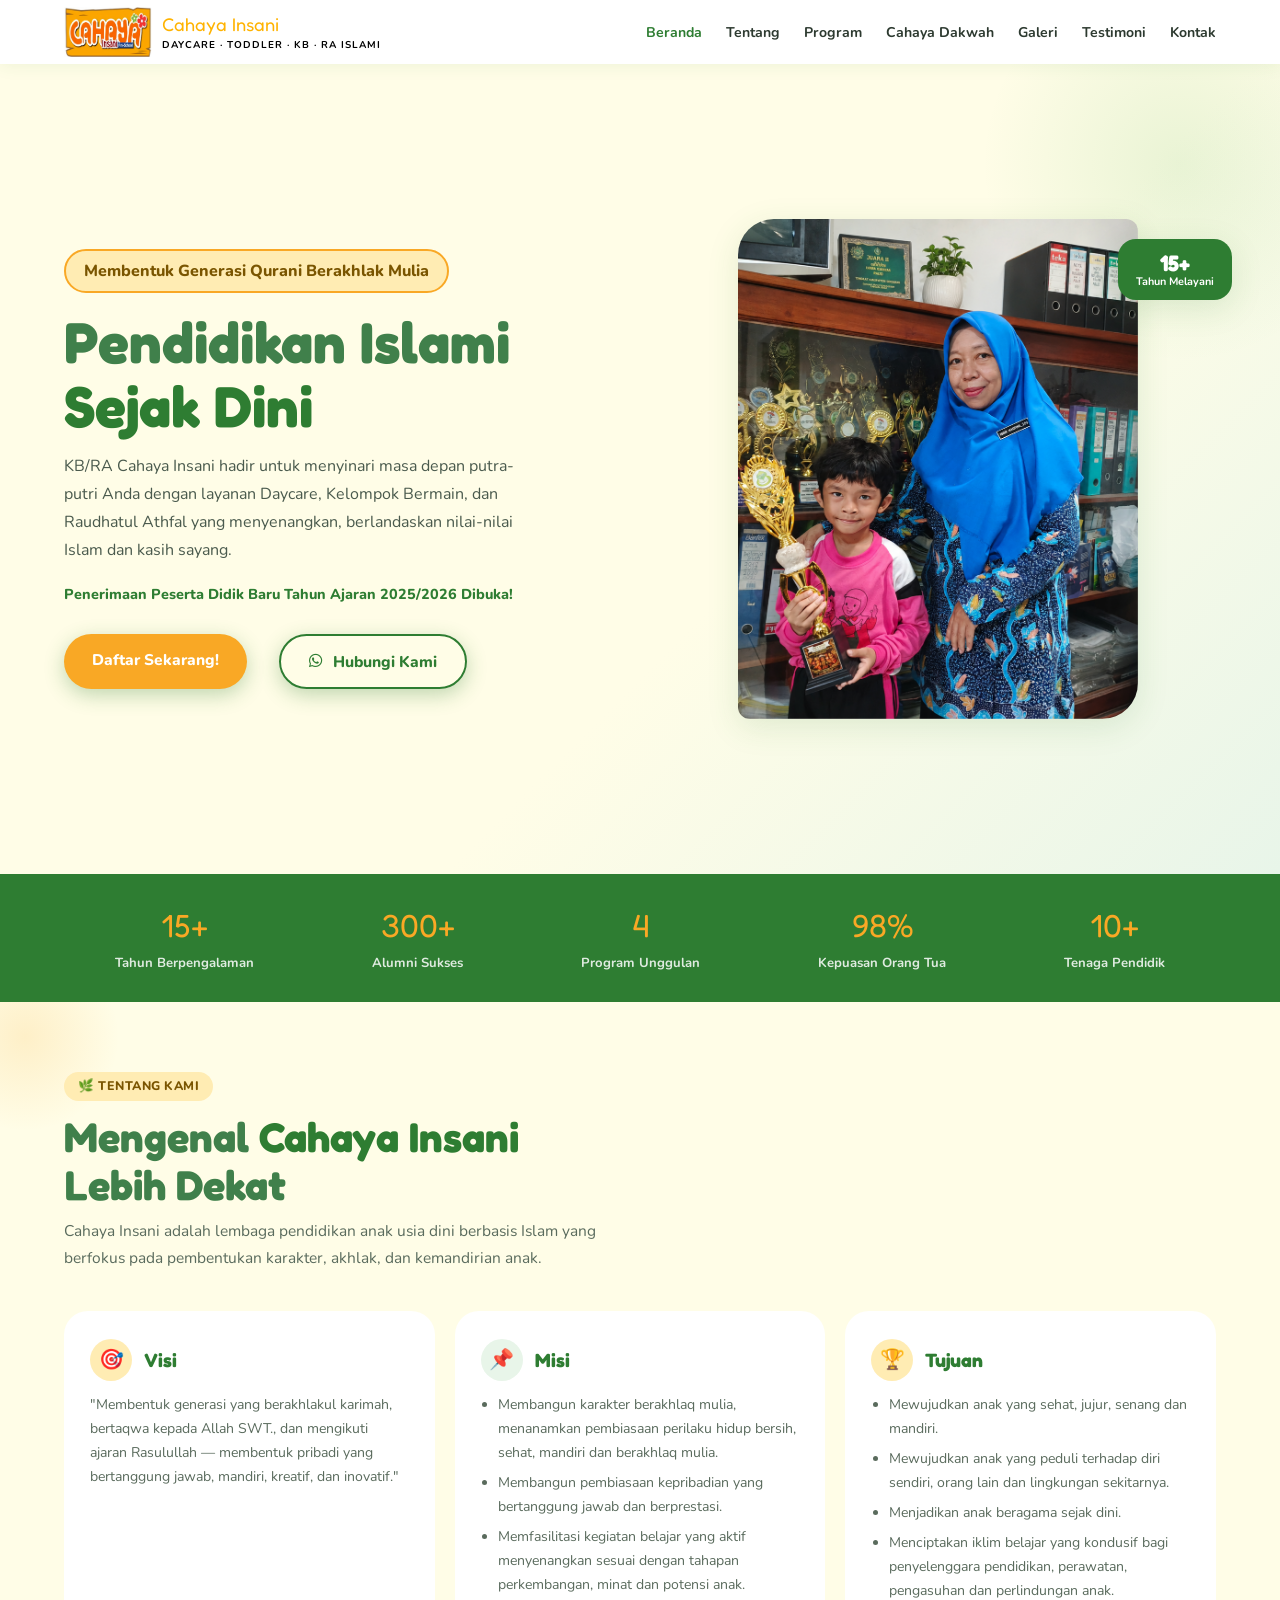
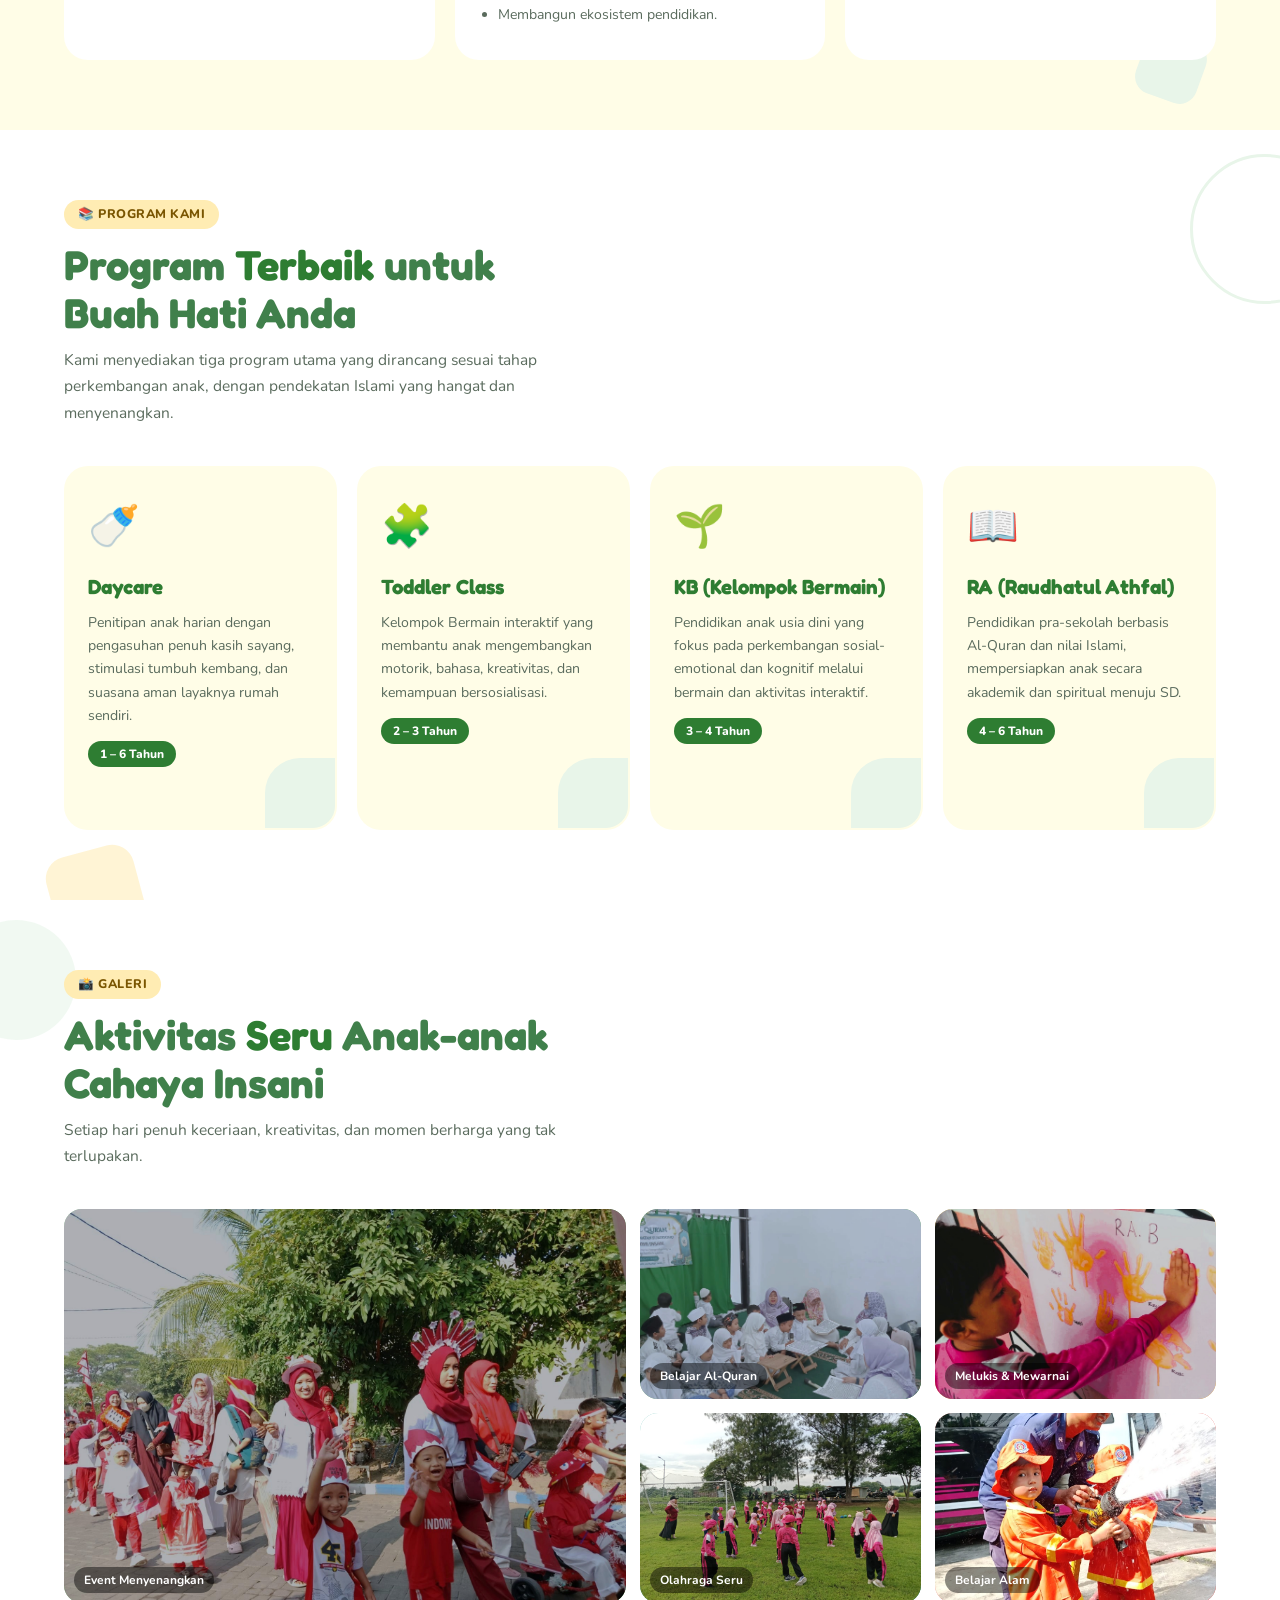
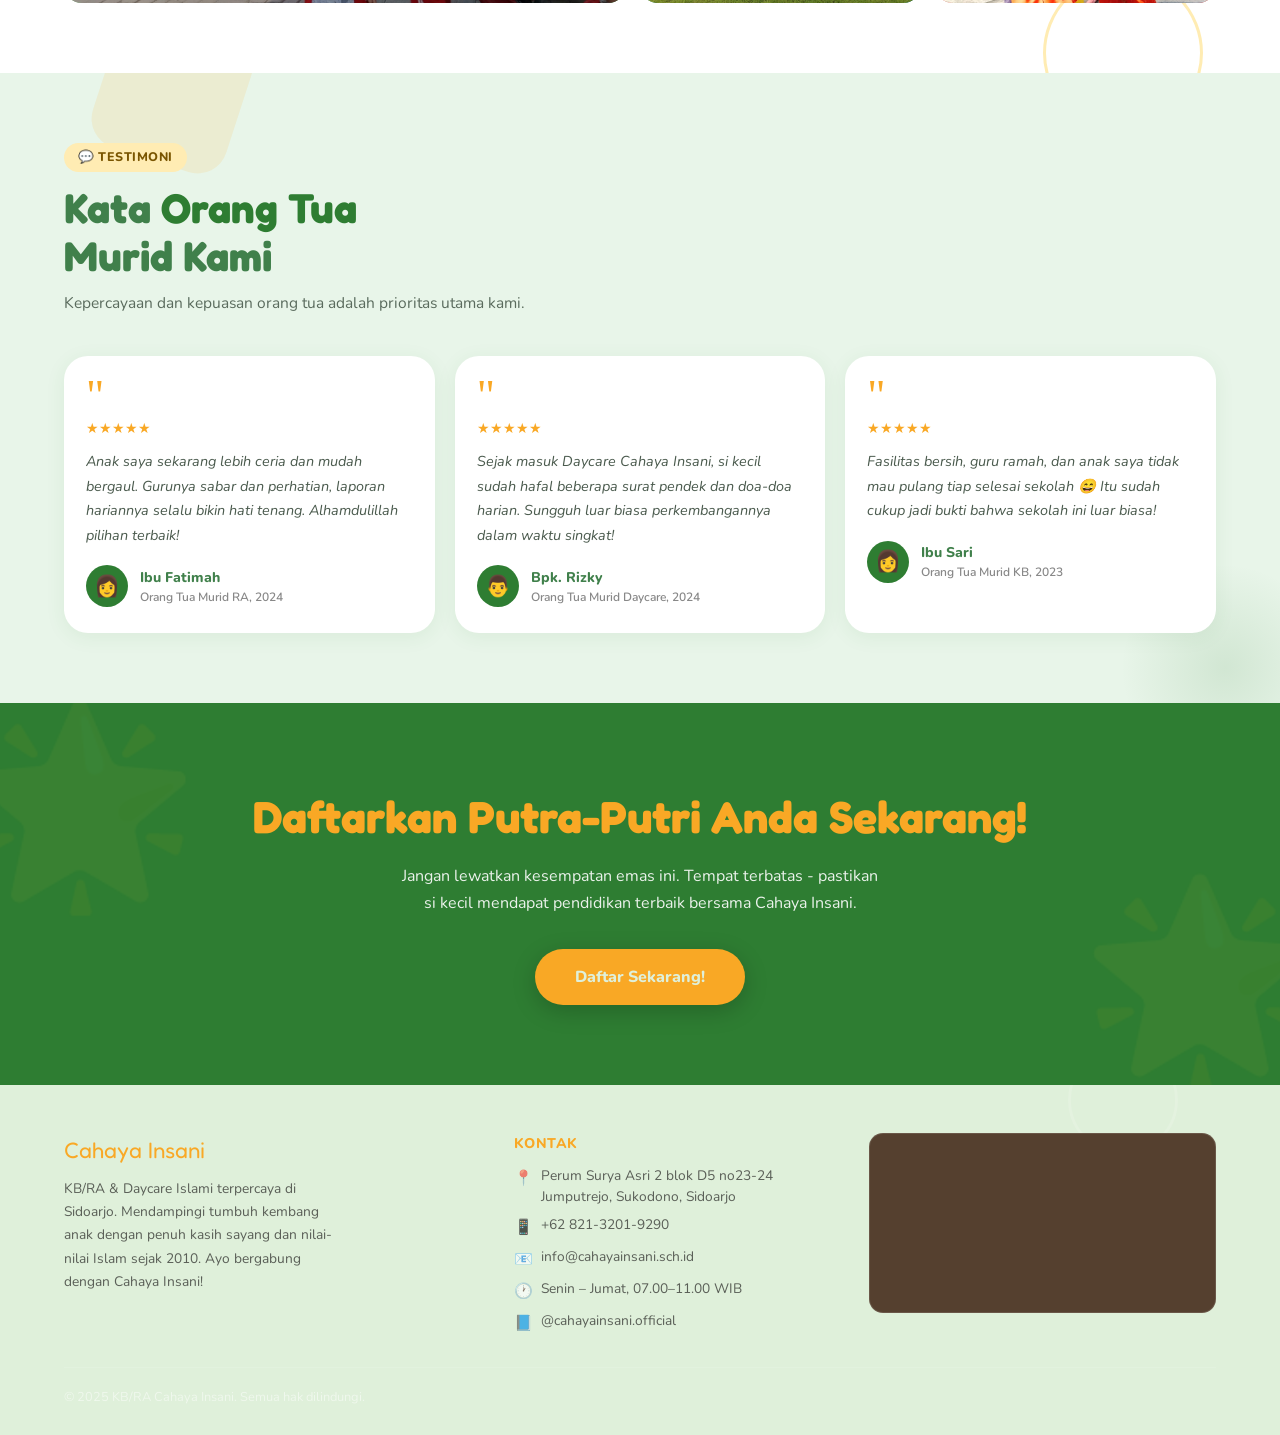
==== index.html @ de211934 "213" ====
<!DOCTYPE html>
<html lang="id">
<head>
  <meta charset="UTF-8">
  <meta name="viewport" content="width=device-width, initial-scale=1.0, viewport-fit=cover">
  <meta name="description" content="KB/RA Cahaya Insani – Daycare, Kelompok Bermain, dan Raudhatul Athfal Islami terpercaya di Surabaya.">
  <title>PAUD-RA Cahaya Insani</title>

  <!-- Google Fonts -->
  <link rel="preconnect" href="https://fonts.googleapis.com">
  <link rel="preconnect" href="https://fonts.gstatic.com" crossorigin>
  <link href="https://fonts.googleapis.com/css2?family=Fredoka+One&family=Nunito:wght@400;600;700;800;900&display=swap" rel="stylesheet">
  <link rel="stylesheet" href="https://cdnjs.cloudflare.com/ajax/libs/font-awesome/6.7.2/css/all.min.css">

  <!-- Stylesheet -->
  <link rel="stylesheet" href="style.css">
</head>
<body>

<!-- ═══════════════════════════════════════
     NAVIGASI
════════════════════════════════════════ -->
<nav>
  <a class="nav-logo" href="#home">
   <img src="assets/logo_icon/logo.jpg" class="logo">
    <div>
      <div class="brand">Cahaya Insani</div>
      <div class="sub">Daycare · Toddler · KB · RA Islami</div>
    </div>
  </a>

  <ul class="nav-links" id="mobile-menu">
    <li><a href="#Beranda">Beranda</a></li>
    <li><a href="#tentang">Tentang</a></li>
    <li><a href="#program">Program</a></li>
    <li><a href="#dakwah">Cahaya Dakwah</a></li>
    <li><a href="#galeri">Galeri</a></li>
    <li><a href="#Testimoni">Testimoni</a></li>
    <li><a href="#kontak">Kontak</a></li>
  </ul>

  <button class="hamburger" onclick="toggleMenu()" aria-label="buka menu">☰</button>
</nav>

<!-- Mobile Menu -->
<nav id="mobile-menu" class="mobile-menu" role="navigation" aria-label="Menu mobile">
  <a href="#Beranda">Beranda</a>
  <a href="#tentang">Tentang Kami</a>
  <a href="#program">Program</a>
  <a href="#dakwah">Cahaya Dakwah</a>
  <a href="#galeri">Galeri</a>
  <a href="#Testimoni">Testimoni</a>
  <a href="#kontak">Kontak</a>
</nav>


<!-- ═══════════════════════════════════════
     HERO
════════════════════════════════════════ -->
<section class="hero" id="Beranda">
  <div class="hero-left">
    <div class="hero-badge">Membentuk Generasi Qurani Berakhlak Mulia</div>
    <h1>Pendidikan Islami<br><span>Sejak Dini</span></h1>
    <p class="hero-desc">
      KB/RA Cahaya Insani hadir untuk menyinari masa depan putra-putri Anda dengan layanan
      Daycare, Kelompok Bermain, dan Raudhatul Athfal yang menyenangkan, berlandaskan nilai-nilai
      Islam dan kasih sayang.
    </p>
    <div class="hero-announce">Penerimaan Peserta Didik Baru Tahun Ajaran 2025/2026 Dibuka!</div>
    <div class="hero-buttons">
      <a class="btn-primary btn-daftar" href="#daftar">Daftar Sekarang!</a>
      <a class="btn-hubungi" href="https://wa.me/6282132019290" target="_blank"> <i class="fa-brands fa-whatsapp"></i> Hubungi Kami</a>
    </div>
  </div>

  <div class="hero-right">
    <div class="hero-img-wrap js-slider" data-interval="3500">
      <div class="slider-track">
        <div class="slider-slide"><img class="hero-img" src="assets/Picture/ChatGPT Image Jul 25, 2026, 07_33_43 AM.png" alt="Foto 1"></div>
      </div>
    </div>

    <div class="stat-bubble top-right">
      15+<small>Tahun Melayani</small>
    </div>
  </div>
</section>


<!-- ═══════════════════════════════════════
     STATS STRIP
════════════════════════════════════════ -->
<div class="stats-strip">
  <div class="stat-item"><span class="num">15+</span><span class="lbl">Tahun Berpengalaman</span></div>
  <div class="stat-item"><span class="num">300+</span><span class="lbl">Alumni Sukses</span></div>
  <div class="stat-item"><span class="num">4</span><span class="lbl">Program Unggulan</span></div>
  <div class="stat-item"><span class="num">98%</span><span class="lbl">Kepuasan Orang Tua</span></div>
  <div class="stat-item"><span class="num">10+</span><span class="lbl">Tenaga Pendidik</span></div>
</div>

<!-- ═══════════════════════════════════════
     Tentang Kami
════════════════════════════════════════ -->
<section id="tentang" class="about-section">
  <div class="section-label">🌿 Tentang Kami</div>
  <h2 class="section-title">Mengenal <span>Cahaya Insani</span><br>Lebih Dekat</h2>
  <p class="section-sub">
    Cahaya Insani adalah lembaga pendidikan anak usia dini berbasis Islam yang
    berfokus pada pembentukan karakter, akhlak, dan kemandirian anak.
  </p>

  <div class="vm-cards-grid">
    <div class="vm-card">
      <div class="vm-card-header">
        <div class="vm-icon ic-visi">🎯</div>
        <h3>Visi</h3>
      </div>
      <p>"Membentuk generasi yang berakhlakul karimah, bertaqwa kepada Allah SWT., dan mengikuti ajaran Rasulullah — membentuk pribadi yang bertanggung jawab, mandiri, kreatif, dan inovatif."
</p>
    </div>

    <div class="vm-card">
      <div class="vm-card-header">
        <div class="vm-icon ic-misi">📌</div>
        <h3>Misi</h3>
      </div>
      <ul>
        <li>Membangun karakter berakhlaq mulia, menanamkan pembiasaan perilaku hidup bersih, sehat, mandiri dan berakhlaq mulia.</li>
        <li>Membangun pembiasaan kepribadian yang bertanggung jawab dan berprestasi.</li>
        <li>Memfasilitasi kegiatan belajar yang aktif menyenangkan sesuai dengan tahapan perkembangan, minat dan potensi anak.</li>
        <li>Membangun ekosistem pendidikan.</li>
      </ul>
    </div>

    <div class="vm-card">
      <div class="vm-card-header">
        <div class="vm-icon ic-tujuan">🏆</div>
        <h3>Tujuan</h3>
      </div>
      <ul>
        <li>Mewujudkan anak yang sehat, jujur, senang dan mandiri.</li>
        <li>Mewujudkan anak yang peduli terhadap diri sendiri, orang lain dan lingkungan sekitarnya.</li>
        <li>Menjadikan anak beragama sejak dini.</li>
        <li>Menciptakan iklim belajar yang kondusif bagi penyelenggara pendidikan, perawatan, pengasuhan dan perlindungan anak.</li>
      </ul>
    </div>
  </div>
</section>


<!-- ═══════════════════════════════════════
     PROGRAM
════════════════════════════════════════ -->
<section class="programs" id="program">
  <div class="section-label">📚 Program Kami</div>
  <h2 class="section-title">Program <span>Terbaik</span> untuk<br>Buah Hati Anda</h2>
  <p class="section-sub">
    Kami menyediakan tiga program utama yang dirancang sesuai tahap perkembangan anak,
    dengan pendekatan Islami yang hangat dan menyenangkan.
  </p>

  <div class="programs-grid">
    <div class="prog-card" data-program="daycare" role="button" tabindex="0" aria-haspopup="dialog">
      <span class="prog-emoji">🍼</span>
      <h3>Daycare</h3>
      <p>Penitipan anak harian dengan pengasuhan penuh kasih sayang, stimulasi tumbuh kembang, dan suasana aman layaknya rumah sendiri.</p>
      <span class="prog-age">1 – 6 Tahun</span>
      <span class="prog-cta">Lihat Syarat &amp; Ketentuan</span>
    </div>

    <div class="prog-card" data-program="toddler" role="button" tabindex="0" aria-haspopup="dialog">
      <span class="prog-emoji">🧩</span>
      <h3>Toddler Class</h3>
      <p>Kelompok Bermain interaktif yang membantu anak mengembangkan motorik, bahasa, kreativitas, dan kemampuan bersosialisasi.</p>
      <span class="prog-age">2 – 3 Tahun</span>
      <span class="prog-cta">Lihat Syarat &amp; Ketentuan</span>
    </div>

    <div class="prog-card" data-program="kb" role="button" tabindex="0" aria-haspopup="dialog">
      <span class="prog-emoji">🌱</span>
      <h3>KB (Kelompok Bermain)</h3>
      <p>Pendidikan anak usia dini yang fokus pada perkembangan sosial-emotional dan kognitif melalui bermain dan aktivitas interaktif.</p>
      <span class="prog-age">3 – 4 Tahun</span>
      <span class="prog-cta">Lihat Syarat &amp; Ketentuan</span>
    </div>

    <div class="prog-card" data-program="ra" role="button" tabindex="0" aria-haspopup="dialog">
      <span class="prog-emoji">📖</span>
      <h3>RA (Raudhatul Athfal)</h3>
      <p>Pendidikan pra-sekolah berbasis Al-Quran dan nilai Islami, mempersiapkan anak secara akademik dan spiritual menuju SD.</p>
      <span class="prog-age">4 – 6 Tahun</span>
      <span class="prog-cta">Lihat Syarat &amp; Ketentuan</span>
    </div>
  </div>
</section>




<!-- ═══════════════════════════════════════
     GALERI
════════════════════════════════════════ -->
<section class="galeri" id="galeri">
  <div class="section-label">📸 Galeri</div>
  <h2 class="section-title">Aktivitas <span>Seru</span> Anak-anak<br>Cahaya Insani</h2>
  <p class="section-sub">Setiap hari penuh keceriaan, kreativitas, dan momen berharga yang tak terlupakan.</p>
  <div class="gallery-grid">
    <div class="gal-item big js-slider">
      <div class="slider-track">
        <div class="slider-slide"><img src="assets/Picture/IMG-20251022-WA0019.jpg" alt="Melukis & Mewarnai 1"></div>
        <div class="slider-slide"><img src="assets/Picture/WhatsApp Image 2026-07-21 at 2.37.49 PM.jpeg" alt="Melukis & Mewarnai 2"></div>
      </div>
      <div class="gal-label">Event Menyenangkan</div>
    </div>
    <div class="gal-item js-slider">
      <div class="slider-track">
        <div class="slider-slide"><img src="assets/Picture/WhatsApp Image 2026-07-21 at 2.11.18 PM.jpeg" alt="Belajar Al-Quran 1"></div>
        <div class="slider-slide"><img src="assets/Picture/IMG_20260730_075207_392.jpg" alt="Belajar Al-Quran 2"></div>
      </div>
      <div class="gal-label">Belajar Al-Quran</div>
    </div>
    <div class="gal-item js-slider">
      <div class="slider-track">
        <div class="slider-slide"><img src="assets/Picture/WhatsApp Image 2026-07-24 at 12.34.11 PM.jpeg" alt="Musik & Bernyanyi 1"></div>
        <div class="slider-slide"><img src="assets/Picture/WhatsApp Image 2026-07-24 at 12.34.05 PM.jpeg" alt="Musik & Bernyanyi 2"></div>
      </div>
      <div class="gal-label">Melukis &amp; Mewarnai</div>
    </div>
    <div class="gal-item js-slider">
      <div class="slider-track">
        <div class="slider-slide"><img src="assets/Picture/WhatsApp Image 2026-07-21 at 2.37.47 PM.jpeg" alt="Olahraga Seru 1"></div>
        <div class="slider-slide"><img src="assets/Picture/IMG_20260522_095808_646.jpg" alt="Olahraga Seru 2"></div>
      </div>
      <div class="gal-label">Olahraga Seru</div>
    </div>
    <div class="gal-item js-slider">
      <div class="slider-track">
        <div class="slider-slide"><img src="assets/Picture/WhatsApp Image 2026-07-21 at 2.37.48 PM.jpeg"></div>
        <div class="slider-slide"><img src="assets/logo_icon/logo.jpg" alt="Belajar Alam 2"></div>
      </div>
      <div class="gal-label">Belajar Alam</div>
    </div>
  </div>
</section>


<!-- ═══════════════════════════════════════
     TESTIMONI
════════════════════════════════════════ -->
<section class="testimoni" id="Testimoni">
  <div class="section-label">💬 Testimoni</div>
  <h2 class="section-title">Kata <span>Orang Tua</span><br>Murid Kami</h2>
  <p class="section-sub">Kepercayaan dan kepuasan orang tua adalah prioritas utama kami.</p>
  <div class="testi-grid">
    <div class="testi-card">
      <div class="testi-quote">"</div>
      <div class="stars">★★★★★</div>
      <p>Anak saya sekarang lebih ceria dan mudah bergaul. Gurunya sabar dan perhatian, laporan hariannya selalu bikin hati tenang. Alhamdulillah pilihan terbaik!</p>
      <div class="testi-author">
        <div class="testi-avatar">👩</div>
        <div>
          <div class="name">Ibu Fatimah</div>
          <div class="role">Orang Tua Murid RA, 2024</div>
        </div>
      </div>
    </div>
    <div class="testi-card">
      <div class="testi-quote">"</div>
      <div class="stars">★★★★★</div>
      <p>Sejak masuk Daycare Cahaya Insani, si kecil sudah hafal beberapa surat pendek dan doa-doa harian. Sungguh luar biasa perkembangannya dalam waktu singkat!</p>
      <div class="testi-author">
        <div class="testi-avatar">👨</div>
        <div>
          <div class="name">Bpk. Rizky</div>
          <div class="role">Orang Tua Murid Daycare, 2024</div>
        </div>
      </div>
    </div>
    <div class="testi-card">
      <div class="testi-quote">"</div>
      <div class="stars">★★★★★</div>
      <p>Fasilitas bersih, guru ramah, dan anak saya tidak mau pulang tiap selesai sekolah 😄 Itu sudah cukup jadi bukti bahwa sekolah ini luar biasa!</p>
      <div class="testi-author">
        <div class="testi-avatar">👩</div>
        <div>
          <div class="name">Ibu Sari</div>
          <div class="role">Orang Tua Murid KB, 2023</div>
        </div>
      </div>
    </div>
  </div>
</section>


<!-- ═══════════════════════════════════════
     CTA DAFTAR
════════════════════════════════════════ -->
<section class="daftar-section" id="daftar">
  <h2>Daftarkan Putra-Putri Anda Sekarang!</h2>
  <p>Jangan lewatkan kesempatan emas ini. Tempat terbatas - pastikan si kecil mendapat pendidikan terbaik bersama Cahaya Insani.</p>
  <a class="btn-daftar-2" href="https://docs.google.com/forms/d/1_2hrP3yC6iVhYNdRS0KrxmziVDOsOAnrxW8MHJgMJ04/viewform" target="_blank">Daftar Sekarang!</a>
</section>


<!-- ═══════════════════════════════════════
     FOOTER
════════════════════════════════════════ -->
<footer>
  <div class="footer-grid">
    <div class="footer-brand">
      <div class="brand">Cahaya Insani</div>
      <p>KB/RA &amp; Daycare Islami terpercaya di Sidoarjo. Mendampingi tumbuh kembang anak dengan penuh kasih sayang dan nilai-nilai Islam sejak 2010. Ayo bergabung dengan Cahaya Insani!</p>
    </div>
    <div class="footer-col" id="kontak">
      <h4>Kontak</h4>
      <ul class="footer-kontak">
        <li><span class="ico">📍</span> Perum Surya Asri 2 blok D5 no23-24 Jumputrejo, Sukodono, Sidoarjo</li>
        <li><span class="ico">📱</span> +62 821-3201-9290</li>
        <li><span class="ico">📧</span> info@cahayainsani.sch.id</li>
        <li><span class="ico">🕐</span> Senin – Jumat, 07.00–11.00 WIB</li>
        <li><span class="ico">📘</span> @cahayainsani.official</li>
      </ul>
    </div>
    <div class="footer-map">
      <iframe src="https://www.google.com/maps/embed?pb=!1m18!1m12!1m3!1d44507.54799327453!2d112.63895446195357!3d-7.407677030434624!2m3!1f0!2f0!3f0!3m2!1i1024!2i768!4f13.1!3m3!1m2!1s0x2dd7e3003d22de0b%3A0x8dd1a8e9fafd5e4e!2sPaud%20%26%20RA%20Cahaya%20Insani!5e1!3m2!1sen!2sid!4v1784687258553!5m2!1sen!2sid" 
      width="400" 
      height="300" 
      style="border:0;" 
      allowfullscreen="" 
      loading="lazy" 
      referrerpolicy="strict-origin-when-cross-origin">
      </iframe>
    </div>
  </div>
  <div class="footer-bottom">
    <p>© 2025 KB/RA Cahaya Insani. Semua hak dilindungi.</p>
  </div>
</footer>


<!-- ═══════════════════════════════════════
     MODAL: SYARAT & KETENTUAN PROGRAM
════════════════════════════════════════ -->
<div class="modal-overlay" id="programModal" aria-hidden="true">
  <div class="modal-box" role="dialog" aria-modal="true" aria-labelledby="programModalTitle">
    <div class="modal-head">
      <span class="modal-emoji" id="programModalEmoji">🍼</span>
      <div>
        <h3 id="programModalTitle">Daycare</h3>
        <span class="modal-age" id="programModalAge">1 – 6 Tahun</span>
      </div>
    </div>
    <p class="modal-desc" id="programModalDesc"></p>

    <h4 class="modal-subtitle">📋 Syarat &amp; Ketentuan Pendaftaran</h4>
    <ul class="modal-list" id="programModalList"></ul>
    <p class="modal-note">Catatan: syarat dapat berubah sewaktu-waktu. Hubungi kami untuk informasi terbaru.</p>

    <div class="modal-actions">
      <button class="btn-outline" type="button" onclick="closeProgramModal()">Tutup</button>
    </div>
  </div>
</div>


<!-- Script -->
<script type="module" src="script.js"></script>
</body>
</html>
---- style.css ----
/* ========================================
   CAHAYA INSANI — style.css
   ======================================== */

/* ── VARIABLES ── */
:root {
  --green: #2e7d32;
  --green-light: #4caf50;
  --green-pale: #e8f5e9;
  --gold: #f9a825;
  --gold-light: #ffecb3;
  --cream: #fffde7;
  --dark: #40804b;
  --text: #2d3a30;
  --white: #ffffff;
  --footer-bg: #dff0da;
  --footer-bg-light: #55402f;
  --radius: 24px;
  --shadow: 0 8px 32px rgba(46, 125, 50, 0.13);
}

/* ── RESET ── */
*, *::before, *::after {
  margin: 0;
  padding: 0;
  box-sizing: border-box;
}

html {
  scroll-behavior: smooth;
}

body {
  font-family: 'Nunito', sans-serif;
  background: var(--cream);
  color: var(--text);
  overflow-x: hidden;
  font-size: 16px;
  line-height: 1.5;
}

img {
  max-width: 100%;
  display: block;
}

/* ── NAV ── */
nav {
  background: var(--white);
  display: flex;
  align-items: center;
  justify-content: space-between;
  padding: 0 5%;
  height: 64px;
  position: sticky;
  top: 0;
  z-index: 100;
  box-shadow: 0 2px 16px rgba(46, 125, 50, 0.08);
}

.nav-logo {
  display: flex;
  align-items: center;
  gap: 10px;
  text-decoration: none;
}

.nav-logo .logo{
  height: 50px;
  width: auto;
  object-fit: contain;
  flex-shrink: 0;
  display: block;
}

.nav-logo .brand {
  font-family: 'Fredoka One', cursive;
  font-size: 1.15rem;
  color: #ffb300;
  line-height: 1.5;
}

.nav-logo .sub {
  font-size: 0.62rem;
  color: #000000;
  font-weight: 700;
  letter-spacing: 1px;
  text-transform: uppercase;
}

.nav-links {
  display: flex;
  gap: 24px;
  list-style: none;
}

.nav-links a {
  text-decoration: none;
  font-weight: 700;
  font-size: 0.88rem;
  color: var(--text);
  transition: color 0.2s;
}

.nav-links a:hover {
  color: var(--green);
}

/* Mobile nav */
.hamburger {
  display: none;
  font-size: 1.5rem;
  cursor: pointer;
  background: none;
  border: none;
  padding: 6px;
  color: black;
}

/* Sidebar menu */
.mobile-menu {
  position: fixed;
  top: 0;
  right: -100%;
  width: 82%;
  max-width: 320px;
  height: 100vh;
  background: var(--white);
  z-index: 999;

  display: flex;
  flex-direction: column;
  align-items: stretch;
  justify-content: flex-start;
  padding: 20px 12px 24px;
  gap: 2px;

  transition: right 0.3s ease-in-out;
  box-shadow: -10px 0 30px rgba(0,0,0,0.15);
  overflow-y: auto;
}

.mobile-menu.open {
  right: 0;
}

.mobile-menu a {
  text-decoration: none;
  color: var(--text);
  font-weight: 600;
  font-size: 0.95rem;
  padding: 12px 16px;
  border-radius: 10px;
  transition: 0.2s ease;
  border-bottom: 1px solid rgba(0,0,0,0.06);
  flex-shrink: 0;
}

.mobile-menu a:hover {
  background: var(--green-pale);
  color: var(--green);
}

/* Mobile only */
@media (max-width: 768px) {
  .hamburger {
    display: block;
  }

  .nav-links {
    display: none;
  }
}

/* ── HERO ── */
.hero {
  min-height: 90vh;
  display: grid;
  grid-template-columns: 1fr 1fr;
  align-items: center;
  padding: 60px 5% 60px;
  gap: 40px;
  position: relative;
  overflow: hidden;
  background: linear-gradient(135deg, var(--cream) 60%, var(--green-pale) 100%);
}

.hero::before {
  content: '';
  position: absolute;
  top: -100px;
  right: -100px;
  width: 400px;
  height: 400px;
  border-radius: 50%;
  background: radial-gradient(circle, rgba(76, 175, 80, 0.12) 0%, transparent 70%);
  pointer-events: none;
}

.hero-badge {
  display: inline-flex;
  align-items: center;
  gap: 8px;
  background: var(--gold-light);
  border: 2px solid var(--gold);
  border-radius: 50px;
  padding: 8px 18px;
  font-size: 1rem;
  font-weight: 800;
  color: #7a5500;
  margin-bottom: 18px;
  animation: fadeDown 0.6s ease;
}

.hero h1 {
  font-family: 'Fredoka One', cursive;
  font-size: clamp(2.2rem, 5vw, 3.6rem);
  line-height: 1.1;
  color: var(--dark);
  margin-bottom: 14px;
  animation: fadeUp 0.7s ease 0.1s both;
}

.hero h1 span {
  color: var(--green);
}

.hero-desc {
  font-size: 1rem;
  line-height: 1.75;
  color: #4a5a4d;
  max-width: 480px;
  margin-bottom: 18px;
  animation: fadeUp 0.7s ease 0.2s both;
}

.hero-announce {
  display: inline-flex;
  align-items: center;
  gap: 8px;
  color: var(--green);
  font-weight: 800;
  font-size: 0.9rem;
  margin-bottom: 28px;
  animation: fadeUp 0.7s ease 0.3s both;
}

.hero-buttons {
  display: flex;
  gap: 12px;
  flex-wrap: wrap;
  animation: fadeUp 0.7s ease 0.4s both;
}

.btn-outline{
    background: transparent;
    color: var(--green);
    border: 2px solid var(--green);
    padding: 14px 28px;
    border-radius: 999px;
    font-weight: 800;
    text-decoration: none;
    display: inline-block;
    transition: all .25s;
}

.btn-outline:hover{
    background: var(--green);
}

.btn-daftar {
  background: #f9a825;
  color: #fff;
  font-weight: 800;
  padding: 14px 28px;
  border-radius: 50px;
  text-decoration: none;
  font-size: 0.97rem;
  transition: all 0.25s;
  box-shadow: 0 6px 20px rgba(46, 125, 50, 0.3);
  display: inline-block;
}

.btn-daftar:hover {
  background: #ffb300;
  transform: translateY(-5px);
}

.btn-hubungi {
  background: transparent;
  color: var(--green);
  border: 2px solid var(--green);

  font-weight: 800;
  padding: 14px 28px;
  border-radius: 50px;
  text-decoration: none;
  font-size: 0.97rem;
  transition: all 0.25s;
  box-shadow: 0 6px 20px rgba(46, 125, 50, 0.3);
  
  display: flex;
  justify-content: center;
  align-items: center;
  gap: 10px;

  margin-left: 20px;

}

.btn-hubungi:hover {
  transform: translateY(-5px);
}

.hero-right {
  position: relative;
  display: flex;
  justify-content: center;
  align-items: center;
  animation: fadeUp 0.8s ease 0.2s both;
}

.hero-img-wrap {
  position: relative;

  width: 100%;
  max-width: 400px;
  aspect-ratio: 4 / 5;
  
  overflow: hidden;
  
  border-radius: 36px 12px 36px 12px;
  box-shadow: var(--shadow);
}

.hero-img {
  width: 100%;
  height: 100%;
  object-fit: cover;
  display: block;
}

/* ── GENERIC SLIDER (dipakai oleh hero & galeri) ── */
.js-slider {
  touch-action: pan-y;
  -webkit-overflow-scrolling: touch;
}

.slider-track {
  display: flex;
  width: 100%;
  height: 100%;
  will-change: transform;
}

.slider-slide {
  flex: 0 0 100%;
  width: 100%;
  height: 100%;
}

.slider-slide img {
  width: 100%;
  height: 100%;
  object-fit: cover;
  display: block;
  pointer-events: none;
  user-select: none;
  -webkit-user-drag: none;
}

.stat-bubble {
  position: absolute;
  background: white;
  border-radius: 18px;
  padding: 12px 18px;
  box-shadow: var(--shadow);
  font-weight: 800;
}

.stat-bubble.top-right {
  top: 20px;
  right: -16px;

  background: var(--green);
  color: white;
  
  font-family: 'Fredoka One', cursive;
  font-size: 1.4rem;
  text-align: center;
  line-height: 1.1;
}

.stat-bubble.top-right small {
  font-family: 'Nunito', sans-serif;
  font-size: 0.68rem;
  font-weight: 700;
  display: block;
}


/* ── STATS STRIP ── */
.stats-strip {
  background: var(--green);
  color: white;
  display: flex;
  justify-content: space-around;
  padding: 28px 5%;
  gap: 16px;
  flex-wrap: wrap;
}

.stat-item {
  text-align: center;
  min-width: 80px;
}

.stat-item .num {
  font-family: 'Fredoka One', cursive;
  font-size: 2rem;
  color: var(--gold);
  display: block;
}

.stat-item .lbl {
  font-size: 0.82rem;
  font-weight: 700;
  opacity: 0.85;
}

/* ── SECTION COMMONS ── */
section {
  padding: 70px 5%;
}

.section-label {
  display: inline-flex;
  align-items: center;
  gap: 7px;
  background: var(--gold-light);
  color: #7a5500;
  font-weight: 800;
  font-size: 0.78rem;
  padding: 5px 14px;
  border-radius: 50px;
  letter-spacing: 0.5px;
  text-transform: uppercase;
  margin-bottom: 12px;
}

.section-title {
  font-family: 'Fredoka One', cursive;
  font-size: clamp(1.7rem, 3.5vw, 2.6rem);
  line-height: 1.15;
  color: var(--dark);
  margin-bottom: 10px;
}

.section-title span {
  color: var(--green);
}

.section-sub {
  font-size: 0.97rem;
  color: #5a6b5d;
  max-width: 560px;
  line-height: 1.7;
  margin-bottom: 40px;
}

/* ── PROGRAMS ── */
.programs {
  background: var(--white);
}

.programs-grid {
  display: grid;
  grid-template-columns: repeat(auto-fit, minmax(220px, 1fr));
  gap: 20px;
}

.prog-card {
  background: var(--cream);
  border-radius: var(--radius);
  padding: 28px 22px;
  transition: all 0.3s;
  border: 2px solid transparent;
  position: relative;
  overflow: hidden;
  cursor: pointer;
}

.prog-card:focus-visible {
  outline: 3px solid var(--green);
  outline-offset: 3px;
}

.prog-cta {
  display: block;
  margin-top: 14px;
  font-size: 0.8rem;
  font-weight: 800;
  color: var(--green);
  opacity: 0;
  transform: translateX(-4px);
  transition: all 0.25s;
}

.prog-card:hover .prog-cta,
.prog-card:focus-visible .prog-cta {
  opacity: 1;
  transform: translateX(0);
}

.prog-card::before {
  content: '';
  position: absolute;
  bottom: 0;
  right: 0;
  width: 70px;
  height: 70px;
  background: var(--green-pale);
  border-radius: 50% 0 0 0;
  transition: all 0.3s;
}

.prog-card:hover {
  border-color: var(--green);
  box-shadow: var(--shadow);
  transform: translateY(-4px);
}

.prog-card:hover::before {
  width: 110px;
  height: 110px;
}

.prog-emoji {
  font-size: 2.6rem;
  margin-bottom: 14px;
  display: block;
}

.prog-card h3 {
  font-family: 'Fredoka One', cursive;
  font-size: 1.28rem;
  color: var(--green);
  margin-bottom: 8px;
}

.prog-card p {
  font-size: 0.88rem;
  color: #5a6b5d;
  line-height: 1.65;
}

.prog-age {
  margin-top: 14px;
  display: inline-block;
  background: var(--green);
  color: white;
  font-size: 0.75rem;
  font-weight: 800;
  padding: 4px 12px;
  border-radius: 50px;
}

/* ── CAHAYA DAKWAH ── */
.dakwah {
  background: var(--cream);
}

.dakwah-grid {
  display: grid;
  grid-template-columns: repeat(auto-fit, minmax(260px, 1fr));
  gap: 20px;
}

.dakwah-card {
  background: var(--white);
  border-radius: var(--radius);
  padding: 26px 24px;
  border: 2px solid transparent;
  transition: all 0.3s;
}

.dakwah-card:hover {
  border-color: var(--gold);
  box-shadow: var(--shadow);
  transform: translateY(-4px);
}

.dakwah-card h3 {
  font-family: 'Fredoka One', cursive;
  font-size: 1.2rem;
  color: var(--green);
  margin-bottom: 8px;
}

.dakwah-card p {
  font-size: 0.88rem;
  color: #5a6b5d;
  line-height: 1.65;
  margin-bottom: 18px;
}

.dakwah-photos {
  display: grid;
  grid-template-columns: repeat(3, 1fr);
  gap: 10px;
}

.dakwah-photo-slot {
  aspect-ratio: 1 / 1;
  border-radius: 14px;
  background: var(--green-pale);
  border: 2px dashed var(--green-light);
  display: flex;
  align-items: center;
  justify-content: center;
  font-size: 1.8rem;
}

@media (max-width: 480px) {
  .dakwah-card {
    padding: 22px 18px;
  }
}

/* ===== TENTANG KAMI ===== */

.about-section {
  background: var(--cream);
}

.vm-cards-grid {
  display: grid;
  grid-template-columns: repeat(auto-fit, minmax(240px, 1fr));
  gap: 20px;
}

.vm-card {
  background: var(--white);
  border-radius: var(--radius);
  padding: 26px 24px;
  border: 2px solid transparent;
  transition: all 0.3s;
}

.vm-card:hover {
  border-color: var(--green);
  box-shadow: var(--shadow);
  transform: translateY(-4px);
}

.vm-card-header {
  display: flex;
  align-items: center;
  gap: 12px;
  margin-bottom: 12px;
}

.vm-card-header h3 {
  font-family: 'Fredoka One', cursive;
  font-size: 1.2rem;
  color: var(--green);
  margin: 0;
}

.vm-icon {
  width: 42px;
  height: 42px;
  border-radius: 50%;
  display: flex;
  align-items: center;
  justify-content: center;
  font-size: 20px;
  flex-shrink: 0;
}

.ic-visi   { background: var(--gold-light); }
.ic-misi   { background: var(--green-pale); }
.ic-tujuan { background: var(--gold-light); }

.vm-card p,
.vm-card ul {
  font-size: 0.88rem;
  color: #5a6b5d;
  line-height: 1.7;
  margin: 0;
}

.vm-card ul {
  padding-left: 1.1rem;
}

.vm-card li {
  margin-bottom: 6px;
}

@media (max-width: 480px) {
  .vm-card {
    padding: 22px 18px;
  }
}

/* ── GALLERY ── */
.galeri {
  background: var(--white);
}

.gallery-grid {
  display: grid;
  grid-template-columns: 2fr 1fr 1fr;
  grid-template-rows: 190px 190px;
  gap: 14px;
}

.gal-item {
  border-radius: 18px;
  overflow: hidden;
  background: linear-gradient(135deg, #a5d6a7, #388e3c);
  position: relative;
  cursor: pointer;
  transition: transform 0.25s;
}

.gal-item .slider-track,
.gal-item .slider-slide {
  height: 100%;
}

.gal-item:hover {
  transform: scale(1.03);
}

.gal-item.big {
  grid-row: 1 / 3;
}

.gal-item:nth-child(3) { background: linear-gradient(135deg, #ffe082, #f9a825); }
.gal-item:nth-child(4) { background: linear-gradient(135deg, #80cbc4, #00897b); }
.gal-item:nth-child(5) { background: linear-gradient(135deg, #ef9a9a, #e53935); }

.gal-label {
  position: absolute;
  bottom: 10px;
  left: 10px;
  background: rgba(0, 0, 0, 0.45);
  color: white;
  font-size: 0.75rem;
  font-weight: 700;
  padding: 4px 10px;
  border-radius: 50px;
}

/* ── TESTIMONI ── */
.testimoni {
  background: var(--green-pale);
}

.testi-grid {
  display: grid;
  grid-template-columns: repeat(auto-fit, minmax(270px, 1fr));
  gap: 20px;
}

.testi-card {
  background: var(--white);
  border-radius: var(--radius);
  padding: 26px 22px;
  box-shadow: 0 4px 20px rgba(46, 125, 50, 0.08);
}

.testi-quote {
  font-size: 2.8rem;
  color: var(--gold);
  line-height: 0.6;
  margin-bottom: 10px;
  font-family: Georgia, serif;
}

.testi-card p {
  font-size: 0.9rem;
  color: #4a5a4d;
  line-height: 1.7;
  margin-bottom: 18px;
  font-style: italic;
}

.testi-author {
  display: flex;
  align-items: center;
  gap: 12px;
}

.testi-avatar {
  width: 42px;
  height: 42px;
  border-radius: 50%;
  background: var(--green);
  display: flex;
  align-items: center;
  justify-content: center;
  font-size: 1.3rem;
  flex-shrink: 0;
}

.testi-author .name {
  font-weight: 800;
  font-size: 0.88rem;
  color: var(--dark);
}

.testi-author .role {
  font-size: 0.75rem;
  color: #888;
  font-weight: 600;
}

.stars {
  color: var(--gold);
  font-size: 0.85rem;
  margin-bottom: 10px;
}

/* ── CTA DAFTAR ── */
.daftar-section {
  background: var(--green);
  color: white;
  text-align: center;
  padding: 80px 5%;
  position: relative;
  overflow: hidden;
}

.daftar-section::before {
  content: '🌟';
  position: absolute;
  font-size: 12rem;
  opacity: 0.05;
  top: -40px;
  left: -40px;
  pointer-events: none;
}

.daftar-section::after {
  content: '🌟';
  position: absolute;
  font-size: 12rem;
  opacity: 0.05;
  bottom: -40px;
  right: -40px;
  pointer-events: none;
}

.daftar-section h2 {
  font-family: 'Fredoka One', cursive;
  font-size: clamp(1.8rem, 4vw, 2.8rem);
  margin-bottom: 12px;
  color: var(--gold);
}

.daftar-section p {
  font-size: 1rem;
  opacity: 0.9;
  max-width: 480px;
  margin: 0 auto 32px;
  line-height: 1.7;
}

.btn-daftar-2 {
  background: var(--gold);
  color: #dff0da;
  font-weight: 800;
  padding: 16px 40px;
  border-radius: 50px;
  text-decoration: none;
  font-size: 1rem;
  transition: all 0.25s;
  box-shadow: 0 6px 24px rgba(0, 0, 0, 0.2);
  display: inline-block;
}

.btn-daftar-2:hover {
  background: #ffb508;
  transform: translateY(-5px);
}

/* (kontak section moved into footer) */

/* ── FOOTER ── */
footer {
  background: var(--footer-bg);
  color: white;
  padding: 48px 5% 28px;
}

.footer-grid {
  display: grid;
  grid-template-columns: 1.3fr 1fr 1.1fr;
  gap: 40px;
  margin-bottom: 32px;
  align-items: start;
}

.footer-brand .brand {
  font-family: 'Fredoka One', cursive;
  font-size: 1.4rem;
  color: var(--gold);
}

.footer-brand p {
  font-size: 0.86rem;
  color: rgba(18, 17, 17, 0.65);
  line-height: 1.7;
  margin-top: 10px;
  max-width: 280px;
}

.footer-col h4 {
  font-weight: 800;
  color: var(--gold);
  font-size: 0.88rem;
  margin-bottom: 12px;
  text-transform: uppercase;
  letter-spacing: 0.5px;
}

.footer-col ul {
  list-style: none;
  display: flex;
  flex-direction: column;
  gap: 8px;
}

.footer-col ul li a {
  text-decoration: none;
  color: rgba(255, 255, 255, 0.65);
  font-size: 0.86rem;
  transition: color 0.2s;
}

.footer-col ul li a:hover {
  color: var(--gold);
}

.footer-kontak li {
  display: flex;
  align-items: flex-start;
  gap: 8px;
  font-size: 0.86rem;
  color: rgba(18, 17, 17, 0.65);
  line-height: 1.5;
}

.footer-kontak .ico {
  font-size: 0.95rem;
  flex-shrink: 0;
  margin-top: 1px;
}

.footer-map {
  border-radius: 14px;
  overflow: hidden;
  height: 180px;
  background: var(--footer-bg-light);
  border: 1px solid rgba(255, 255, 255, 0.12);
}

.footer-bottom {
  border-top: 1px solid rgba(255, 255, 255, 0.1);
  padding-top: 20px;
  display: flex;
  justify-content: space-between;
  align-items: center;
}

.footer-bottom p {
  font-size: 0.8rem;
  color: rgba(255, 255, 255, 0.5);
}

/* ── DEKORASI TEMATIK (lingkaran & kotak) ── */
.about-section,
.programs,
.dakwah,
.galeri,
.testimoni,
footer {
  position: relative;
  overflow: hidden;
  z-index: 0;
}

.about-section::before,
.about-section::after,
.programs::before,
.programs::after,
.dakwah::before,
.dakwah::after,
.galeri::before,
.galeri::after,
.testimoni::before,
.testimoni::after,
footer::before {
  content: '';
  position: absolute;
  z-index: -1;
  pointer-events: none;
}

/* Tentang Kami */
.about-section::before {
  top: -60px;
  left: -70px;
  width: 190px;
  height: 190px;
  border-radius: 50%;
  background: radial-gradient(circle, rgba(249, 168, 37, 0.16) 0%, transparent 70%);
}

.about-section::after {
  bottom: 30px;
  right: 6%;
  width: 64px;
  height: 64px;
  border-radius: 18px;
  background: var(--green-pale);
  transform: rotate(20deg);
}

/* Program */
.programs::before {
  top: 24px;
  right: -60px;
  width: 150px;
  height: 150px;
  border-radius: 50%;
  border: 3px solid var(--green-pale);
}

.programs::after {
  bottom: -40px;
  left: 4%;
  width: 90px;
  height: 90px;
  border-radius: 22px;
  background: var(--gold-light);
  opacity: 0.55;
  transform: rotate(-15deg);
}

/* Cahaya Dakwah */
.dakwah::before {
  top: -80px;
  right: 8%;
  width: 220px;
  height: 220px;
  border-radius: 50%;
  background: radial-gradient(circle, rgba(76, 175, 80, 0.12) 0%, transparent 70%);
}

.dakwah::after {
  bottom: 30px;
  left: -34px;
  width: 100px;
  height: 100px;
  border-radius: 24px;
  border: 3px solid var(--gold-light);
  transform: rotate(12deg);
}

/* Galeri */
.galeri::before {
  top: 20px;
  left: -44px;
  width: 120px;
  height: 120px;
  border-radius: 50%;
  background: var(--green-pale);
  opacity: 0.6;
}

.galeri::after {
  bottom: -60px;
  right: 6%;
  width: 160px;
  height: 160px;
  border-radius: 50%;
  border: 3px solid var(--gold-light);
}

/* Testimoni */
.testimoni::before {
  top: -50px;
  left: 8%;
  width: 140px;
  height: 140px;
  border-radius: 30px;
  background: rgba(249, 168, 37, 0.12);
  transform: rotate(18deg);
}

.testimoni::after {
  bottom: -70px;
  right: -50px;
  width: 210px;
  height: 210px;
  border-radius: 50%;
  background: radial-gradient(circle, rgba(46, 125, 50, 0.12) 0%, transparent 70%);
}

/* Footer */
footer::before {
  top: -40px;
  right: 8%;
  width: 110px;
  height: 110px;
  border-radius: 50%;
  border: 3px solid rgba(255, 255, 255, 0.14);
}

@media (max-width: 640px) {
  .about-section::before,
  .about-section::after,
  .programs::before,
  .programs::after,
  .dakwah::before,
  .dakwah::after,
  .galeri::before,
  .galeri::after,
  .testimoni::before,
  .testimoni::after,
  footer::before {
    opacity: 0.5;
  }
}

/* ── ANIMATIONS ── */
@keyframes fadeUp {
  from { opacity: 0; transform: translateY(24px); }
  to   { opacity: 1; transform: translateY(0); }
}

@keyframes fadeDown {
  from { opacity: 0; transform: translateY(-16px); }
  to   { opacity: 1; transform: translateY(0); }
}

/* ── RESPONSIVE: TABLET ── */
@media (max-width: 900px) {
  .hero {
    grid-template-columns: 1fr;
    padding: 36px 5% 56px;
    min-height: auto;
    gap: 32px;
  }

  .hero-right {
    order: -1;
  }

  .hero-img-wrap {
    max-width: 300px;
    margin: 0 auto;
  }

  .stat-bubble.top-right {
    right: -8px;
  }

  .stat-bubble.bottom-left {
    left: -8px;
  }

  .gallery-grid {
    grid-template-columns: 1fr 1fr;
    grid-template-rows: 160px 160px 160px;
  }

  .gal-item.big {
    grid-row: auto;
    grid-column: 1 / -1;
    height: 200px;
  }

  .footer-grid {
    grid-template-columns: 1fr 1fr;
  }
}

/* ── RESPONSIVE: MOBILE ── */
@media (max-width: 640px) {
  /* Nav */
  .nav-links {
    display: none;
  }

  .hamburger {
    display: block;
  }

  nav {
    height: 60px;
    padding: 0 4%;
  }

  .mobile-menu {
    top: 60px;
  }

  /* Hero */
  .hero {
    padding: 28px 4% 48px;
    gap: 24px;
  }

  .hero h1 {
    font-size: 2rem;
  }

  .hero-desc {
    font-size: 0.93rem;
  }

  .hero-buttons {
    flex-direction: column;
    gap: 10px;
  }

  .btn-primary,
  .btn-outline {
    width: 100%;
    text-align: center;
    padding: 14px 20px;
  }

  .hero-img-wrap {
    max-width: 260px;
  }

  .stat-bubble {
    display: none;
  }

  /* Stats strip */
  .stats-strip {
    flex-direction: column;
    align-items: center;
    gap: 20px;
    padding: 28px 5%;
  }

  .stat-item .num {
    font-size: 1.8rem;
  }

  /* Sections */
  section {
    padding: 52px 4%;
  }

  .section-title {
    font-size: 1.65rem;
  }

  .section-sub {
    font-size: 0.9rem;
    margin-bottom: 28px;
  }

  /* Programs */
  .programs-grid {
    grid-template-columns: 1fr;
    gap: 14px;
  }

  .prog-card {
    padding: 22px 18px;
  }

  /* Gallery */
  .gallery-grid {
    grid-template-columns: 1fr;
    grid-template-rows: auto;
  }

  .gal-item {
    height: 150px;
  }

  .gal-item.big {
    height: 200px;
    grid-column: auto;
  }

  /* Testimoni */
  .testi-grid {
    grid-template-columns: 1fr;
  }

  /* CTA */
  .btn-daftar-2{
    padding: 60px 5%;
  }

  .btn-daftar-2{
    padding: 14px 28px;
    font-size: 0.95rem;
  }

  /* Footer */
  .footer-grid {
    grid-template-columns: 1fr;
    gap: 24px;
  }

  .footer-bottom {
    flex-direction: column;
    gap: 14px;
    text-align: center;
  }
}

/* ── TOUCH ENHANCEMENTS ── */
@media (hover: none) {
  .prog-card:hover,
  .gal-item:hover {
    transform: none;
  }
}

/* ═══════════════════════════════════════
   MODAL: PROGRAM INFO & FORM PENDAFTARAN
════════════════════════════════════════ */
.modal-overlay {
  position: fixed;
  inset: 0;
  background: rgba(45, 58, 48, 0.55);
  backdrop-filter: blur(2px);
  display: flex;
  align-items: center;
  justify-content: center;
  padding: 20px;
  z-index: 1000;
  opacity: 0;
  visibility: hidden;
  transition: opacity 0.25s ease, visibility 0.25s ease;
}

.modal-overlay.open {
  opacity: 1;
  visibility: visible;
}

.modal-box {
  background: var(--white);
  border-radius: var(--radius);
  padding: 32px 28px;
  max-width: 520px;
  width: 100%;
  max-height: 88vh;
  overflow-y: auto;
  position: relative;
  box-shadow: 0 20px 60px rgba(0, 0, 0, 0.25);
  transform: translateY(16px) scale(0.98);
  transition: transform 0.25s ease;
}

.modal-overlay.open .modal-box {
  transform: translateY(0) scale(1);
}

.modal-head {
  display: flex;
  align-items: center;
  gap: 16px;
  margin-bottom: 16px;
}

.modal-emoji {
  font-size: 2.6rem;
  flex-shrink: 0;
}

.modal-head h3 {
  font-family: 'Fredoka One', cursive;
  font-size: 1.35rem;
  color: var(--green);
  margin-bottom: 6px;
}

.modal-age {
  display: inline-block;
  background: var(--green);
  color: white;
  font-size: 0.75rem;
  font-weight: 800;
  padding: 4px 12px;
  border-radius: 50px;
}

.modal-desc {
  font-size: 0.93rem;
  color: #5a6b5d;
  line-height: 1.65;
  margin-bottom: 20px;
}

.modal-subtitle {
  font-family: 'Fredoka One', cursive;
  font-size: 1rem;
  color: var(--dark);
  margin-bottom: 12px;
}

.modal-list {
  list-style: none;
  display: flex;
  flex-direction: column;
  gap: 10px;
  margin-bottom: 16px;
}

.modal-list li {
  font-size: 0.9rem;
  color: var(--text);
  line-height: 1.55;
  padding-left: 28px;
  position: relative;
}

.modal-list li::before {
  content: '✓';
  position: absolute;
  left: 0;
  top: 0;
  width: 20px;
  height: 20px;
  background: var(--green-pale);
  color: var(--green);
  font-weight: 800;
  font-size: 0.75rem;
  border-radius: 50%;
  display: flex;
  align-items: center;
  justify-content: center;
}

.modal-note {
  font-size: 0.8rem;
  color: #8a978c;
  font-style: italic;
  margin-bottom: 22px;
}

.modal-actions {
  display: flex;
  gap: 12px;
  flex-wrap: wrap;
}

.modal-actions .btn-primary,
.modal-actions .btn-outline {
  border: none;
  cursor: pointer;
  font-family: inherit;
  flex: 1;
  text-align: center;
  min-width: 140px;
}

.modal-actions .btn-outline {
  border: 2.5px solid var(--green);
  background: transparent;
}

@media (max-width: 560px) {
  .modal-box {
    padding: 26px 18px;
  }

  .modal-actions .btn-primary,
  .modal-actions .btn-outline {
    min-width: 100%;
  }
}
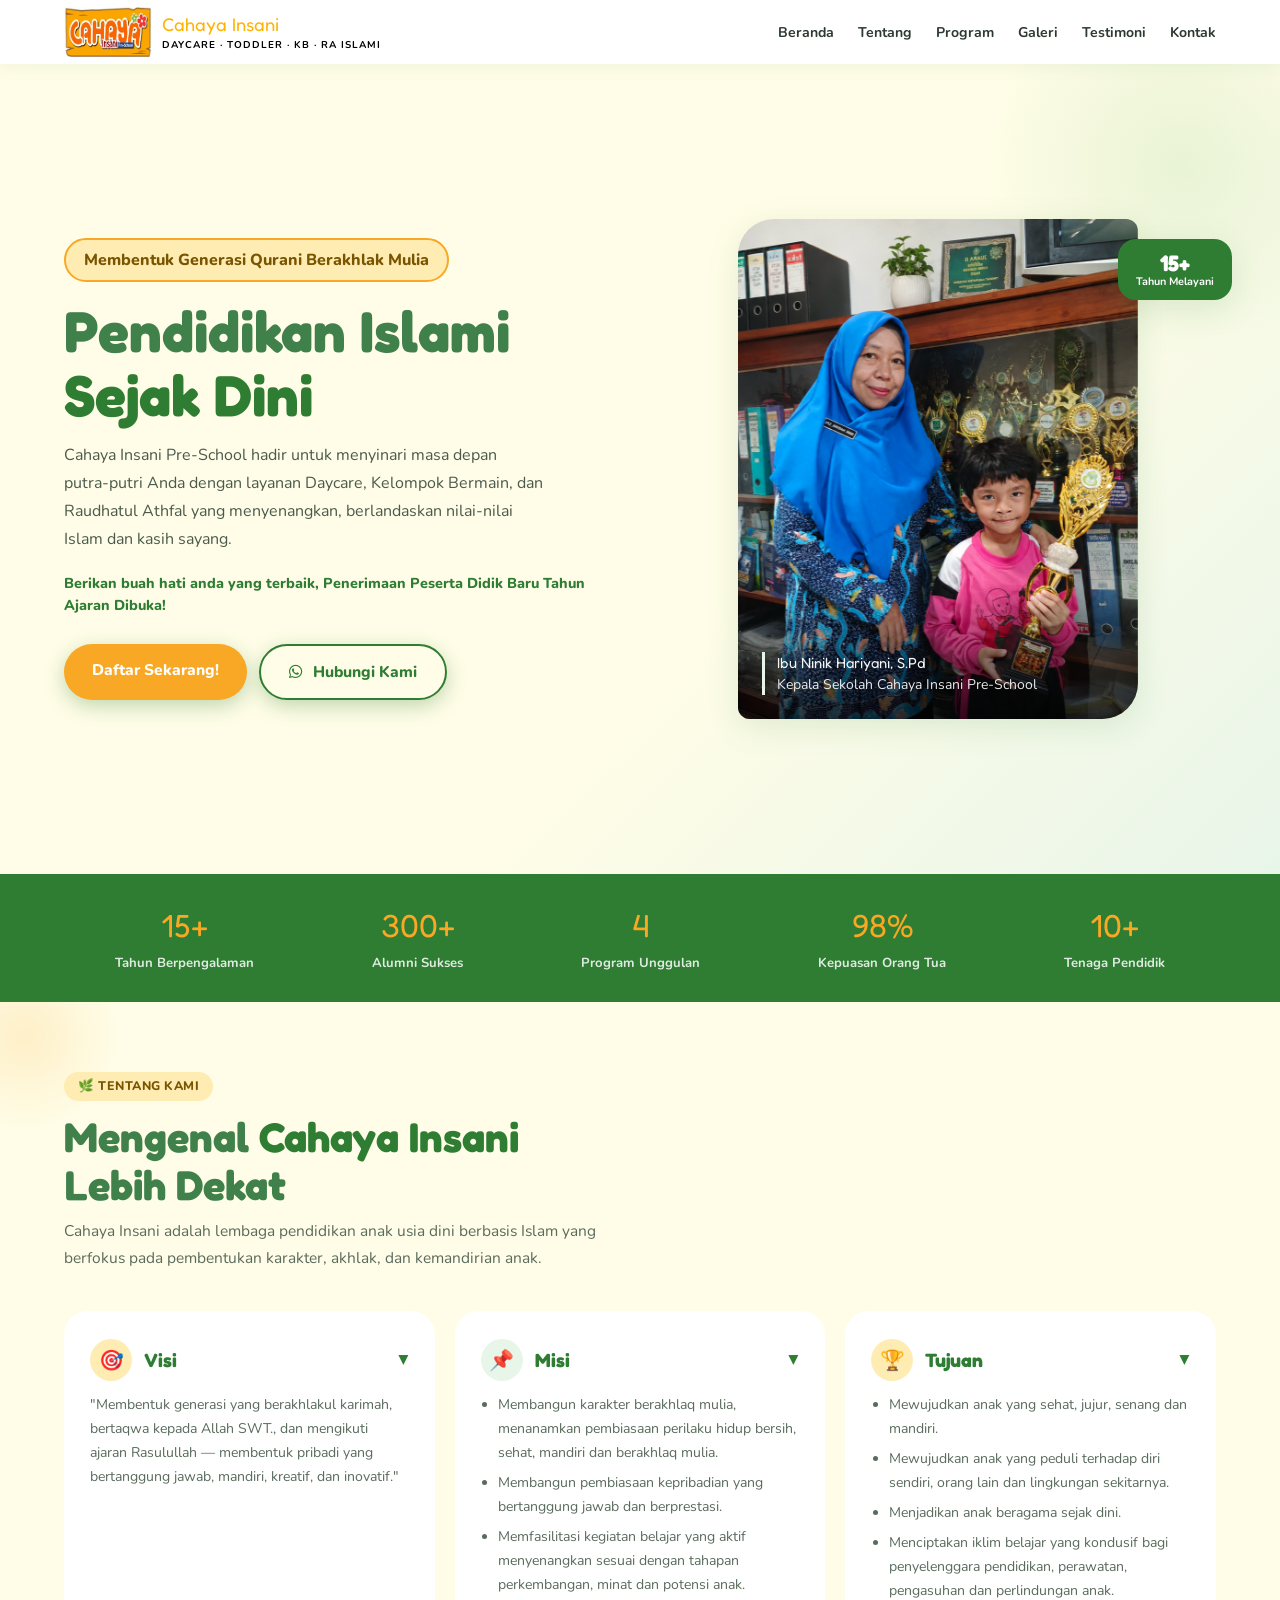
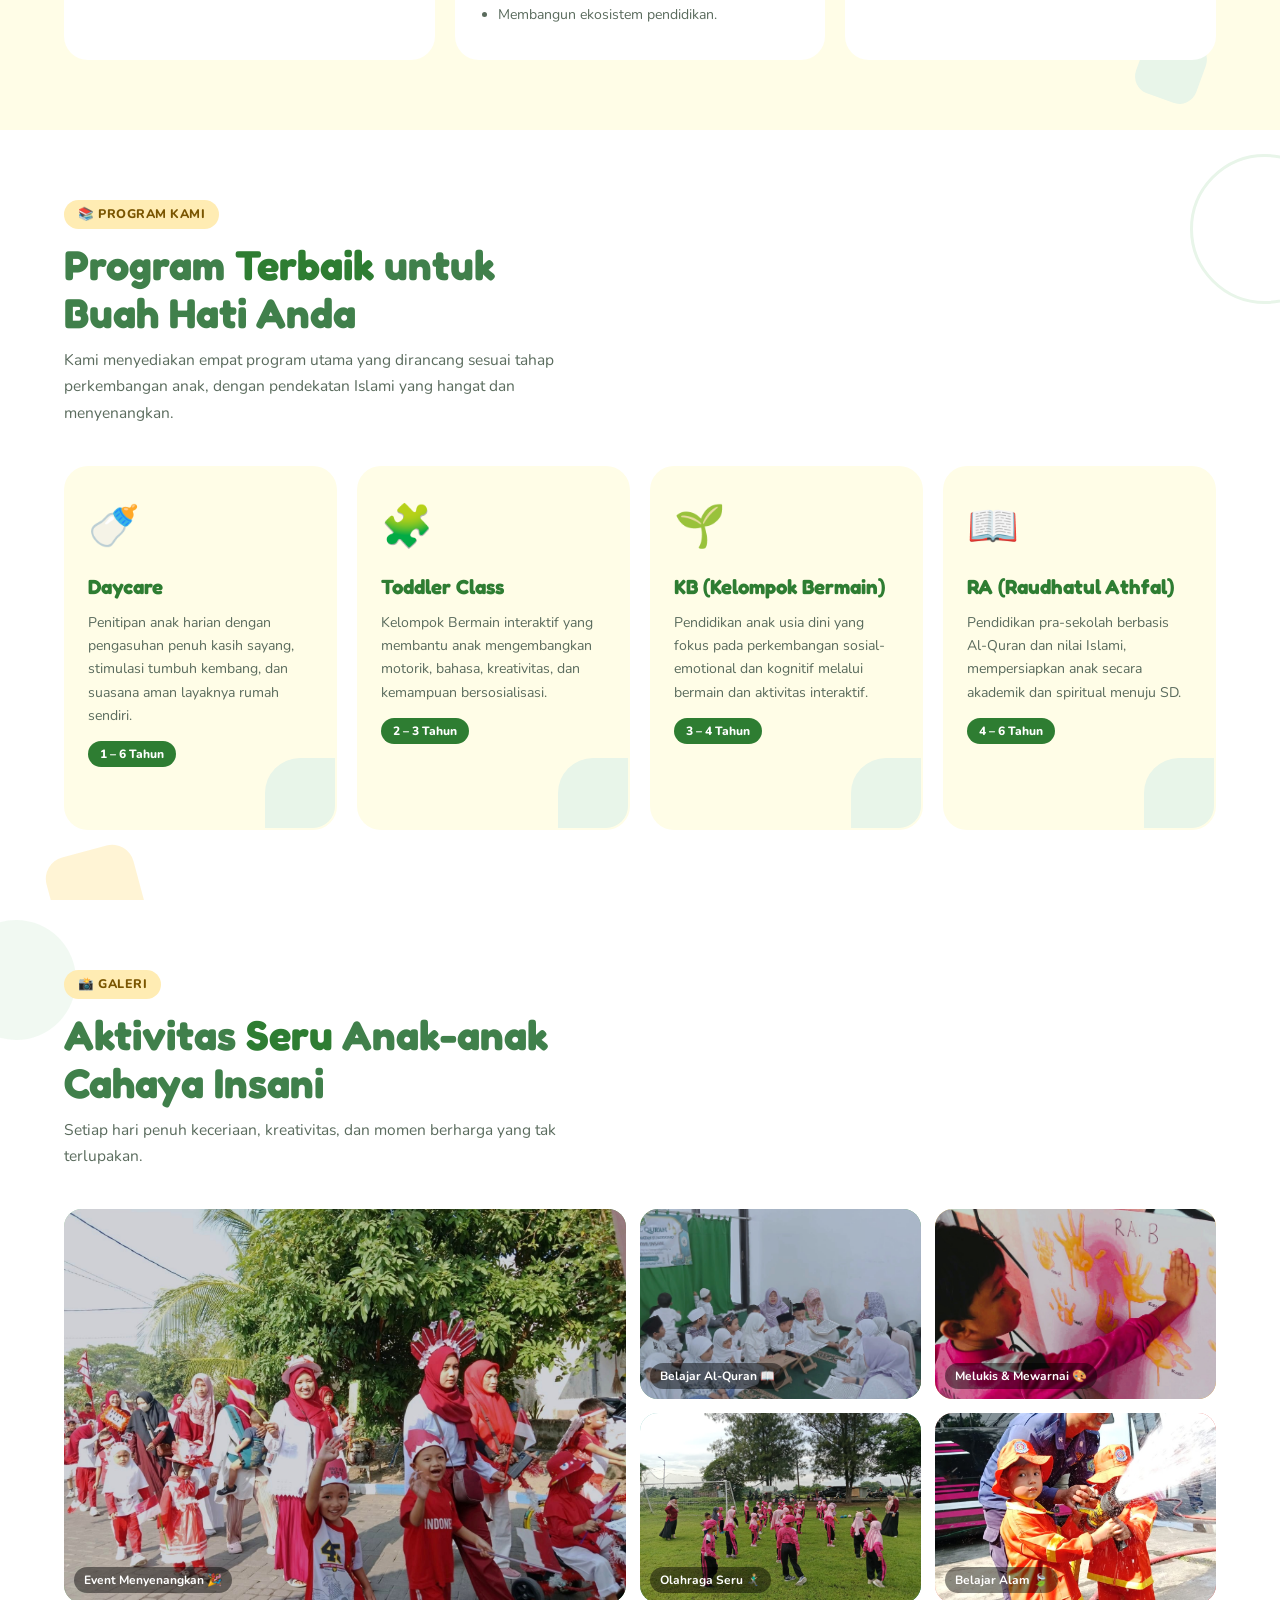
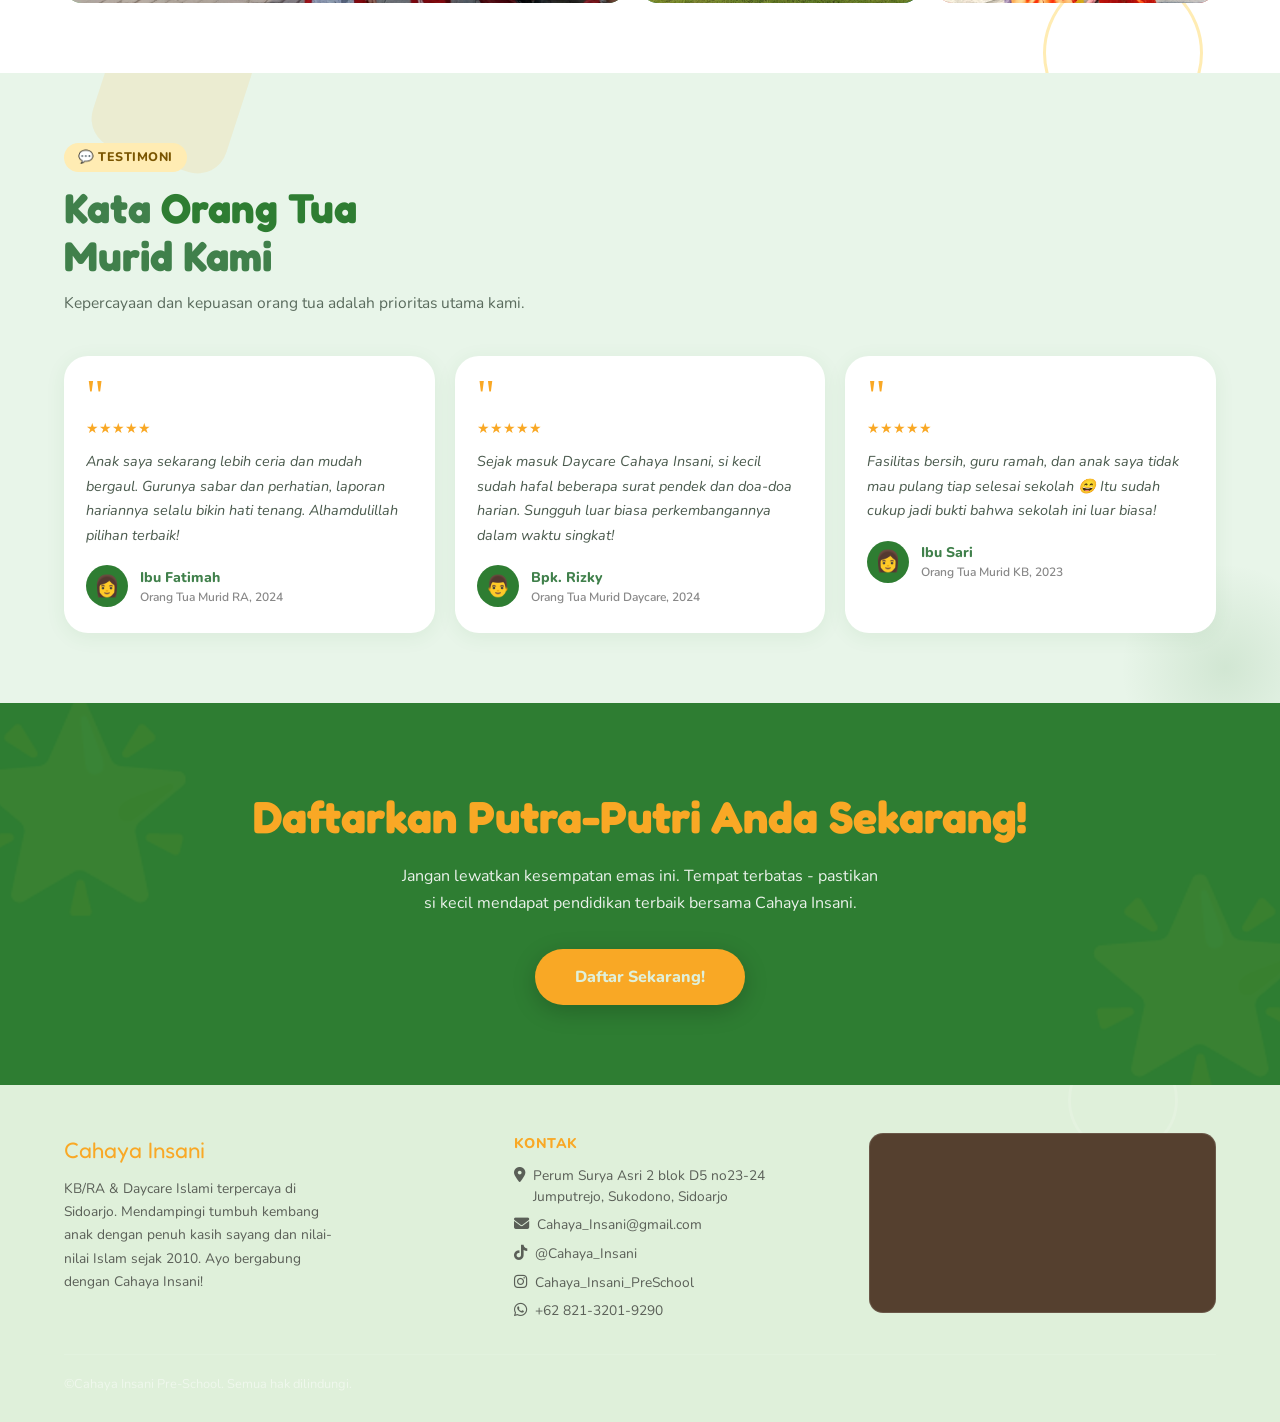
==== commit 25829b5c: "Update Cahaya Insani website" ====
--- a/index.html
+++ b/index.html
@@ -22,7 +22,7 @@
 ════════════════════════════════════════ -->
 <nav>
   <a class="nav-logo" href="#home">
-   <img src="assets/logo_icon/logo.jpg" class="logo">
+   <img src="assets/logo/logo.jpg" class="logo">
     <div>
       <div class="brand">Cahaya Insani</div>
       <div class="sub">Daycare · Toddler · KB · RA Islami</div>
@@ -33,13 +33,11 @@
     <li><a href="#Beranda">Beranda</a></li>
     <li><a href="#tentang">Tentang</a></li>
     <li><a href="#program">Program</a></li>
-    <li><a href="#dakwah">Cahaya Dakwah</a></li>
     <li><a href="#galeri">Galeri</a></li>
     <li><a href="#Testimoni">Testimoni</a></li>
     <li><a href="#kontak">Kontak</a></li>
   </ul>
 
-  <button class="hamburger" onclick="toggleMenu()" aria-label="buka menu">☰</button>
 </nav>
 
 <!-- Mobile Menu -->
@@ -61,12 +59,14 @@
   <div class="hero-left">
     <div class="hero-badge">Membentuk Generasi Qurani Berakhlak Mulia</div>
     <h1>Pendidikan Islami<br><span>Sejak Dini</span></h1>
+    
     <p class="hero-desc">
-      KB/RA Cahaya Insani hadir untuk menyinari masa depan putra-putri Anda dengan layanan
+      Cahaya Insani Pre-School hadir untuk menyinari masa depan putra-putri Anda dengan layanan
       Daycare, Kelompok Bermain, dan Raudhatul Athfal yang menyenangkan, berlandaskan nilai-nilai
       Islam dan kasih sayang.
     </p>
-    <div class="hero-announce">Penerimaan Peserta Didik Baru Tahun Ajaran 2025/2026 Dibuka!</div>
+    
+    <div class="hero-announce"> Berikan buah hati anda yang terbaik, Penerimaan Peserta Didik Baru Tahun Ajaran Dibuka!</div>
     <div class="hero-buttons">
       <a class="btn-primary btn-daftar" href="#daftar">Daftar Sekarang!</a>
       <a class="btn-hubungi" href="https://wa.me/6282132019290" target="_blank"> <i class="fa-brands fa-whatsapp"></i> Hubungi Kami</a>
@@ -77,6 +77,12 @@
     <div class="hero-img-wrap js-slider" data-interval="3500">
       <div class="slider-track">
         <div class="slider-slide"><img class="hero-img" src="assets/Picture/ChatGPT Image Jul 25, 2026, 07_33_43 AM.png" alt="Foto 1"></div>
+      </div>
+      <div class="photo-caption">
+        <div class="caption-text">
+          <span class="caption-name">Ibu Ninik Hariyani, S.Pd</span>
+          <span class="caption-role">Kepala Sekolah Cahaya Insani Pre-School</span>
+        </div>
       </div>
     </div>
 
@@ -109,40 +115,48 @@
     berfokus pada pembentukan karakter, akhlak, dan kemandirian anak.
   </p>
 
-  <div class="vm-cards-grid">
-    <div class="vm-card">
-      <div class="vm-card-header">
+<div class="vm-cards-grid">
+    <div class="vm-card" data-open="true">
+      <button class="vm-card-header" type="button" aria-expanded="true">
         <div class="vm-icon ic-visi">🎯</div>
         <h3>Visi</h3>
-      </div>
-      <p>"Membentuk generasi yang berakhlakul karimah, bertaqwa kepada Allah SWT., dan mengikuti ajaran Rasulullah — membentuk pribadi yang bertanggung jawab, mandiri, kreatif, dan inovatif."
-</p>
-    </div>
-
-    <div class="vm-card">
-      <div class="vm-card-header">
+        <span class="vm-toggle">▶</span>
+      </button>
+      <div class="vm-card-body">
+        <p>"Membentuk generasi yang berakhlakul karimah, bertaqwa kepada Allah SWT., dan mengikuti ajaran Rasulullah — membentuk pribadi yang bertanggung jawab, mandiri, kreatif, dan inovatif."</p>
+      </div>
+    </div>
+
+    <div class="vm-card" data-open="true">
+      <button class="vm-card-header" type="button" aria-expanded="true">
         <div class="vm-icon ic-misi">📌</div>
         <h3>Misi</h3>
-      </div>
-      <ul>
-        <li>Membangun karakter berakhlaq mulia, menanamkan pembiasaan perilaku hidup bersih, sehat, mandiri dan berakhlaq mulia.</li>
-        <li>Membangun pembiasaan kepribadian yang bertanggung jawab dan berprestasi.</li>
-        <li>Memfasilitasi kegiatan belajar yang aktif menyenangkan sesuai dengan tahapan perkembangan, minat dan potensi anak.</li>
-        <li>Membangun ekosistem pendidikan.</li>
-      </ul>
-    </div>
-
-    <div class="vm-card">
-      <div class="vm-card-header">
+        <span class="vm-toggle">▶</span>
+      </button>
+      <div class="vm-card-body">
+        <ul>
+          <li>Membangun karakter berakhlaq mulia, menanamkan pembiasaan perilaku hidup bersih, sehat, mandiri dan berakhlaq mulia.</li>
+          <li>Membangun pembiasaan kepribadian yang bertanggung jawab dan berprestasi.</li>
+          <li>Memfasilitasi kegiatan belajar yang aktif menyenangkan sesuai dengan tahapan perkembangan, minat dan potensi anak.</li>
+          <li>Membangun ekosistem pendidikan.</li>
+        </ul>
+      </div>
+    </div>
+
+    <div class="vm-card" data-open="true">
+      <button class="vm-card-header" type="button" aria-expanded="true">
         <div class="vm-icon ic-tujuan">🏆</div>
         <h3>Tujuan</h3>
-      </div>
-      <ul>
-        <li>Mewujudkan anak yang sehat, jujur, senang dan mandiri.</li>
-        <li>Mewujudkan anak yang peduli terhadap diri sendiri, orang lain dan lingkungan sekitarnya.</li>
-        <li>Menjadikan anak beragama sejak dini.</li>
-        <li>Menciptakan iklim belajar yang kondusif bagi penyelenggara pendidikan, perawatan, pengasuhan dan perlindungan anak.</li>
-      </ul>
+        <span class="vm-toggle">▶</span>
+      </button>
+      <div class="vm-card-body">
+        <ul>
+          <li>Mewujudkan anak yang sehat, jujur, senang dan mandiri.</li>
+          <li>Mewujudkan anak yang peduli terhadap diri sendiri, orang lain dan lingkungan sekitarnya.</li>
+          <li>Menjadikan anak beragama sejak dini.</li>
+          <li>Menciptakan iklim belajar yang kondusif bagi penyelenggara pendidikan, perawatan, pengasuhan dan perlindungan anak.</li>
+        </ul>
+      </div>
     </div>
   </div>
 </section>
@@ -155,7 +169,7 @@
   <div class="section-label">📚 Program Kami</div>
   <h2 class="section-title">Program <span>Terbaik</span> untuk<br>Buah Hati Anda</h2>
   <p class="section-sub">
-    Kami menyediakan tiga program utama yang dirancang sesuai tahap perkembangan anak,
+    Kami menyediakan empat program utama yang dirancang sesuai tahap perkembangan anak,
     dengan pendekatan Islami yang hangat dan menyenangkan.
   </p>
 
@@ -210,35 +224,35 @@
         <div class="slider-slide"><img src="assets/Picture/IMG-20251022-WA0019.jpg" alt="Melukis & Mewarnai 1"></div>
         <div class="slider-slide"><img src="assets/Picture/WhatsApp Image 2026-07-21 at 2.37.49 PM.jpeg" alt="Melukis & Mewarnai 2"></div>
       </div>
-      <div class="gal-label">Event Menyenangkan</div>
+      <div class="gal-label">Event Menyenangkan 🎉</div>
     </div>
     <div class="gal-item js-slider">
       <div class="slider-track">
         <div class="slider-slide"><img src="assets/Picture/WhatsApp Image 2026-07-21 at 2.11.18 PM.jpeg" alt="Belajar Al-Quran 1"></div>
         <div class="slider-slide"><img src="assets/Picture/IMG_20260730_075207_392.jpg" alt="Belajar Al-Quran 2"></div>
       </div>
-      <div class="gal-label">Belajar Al-Quran</div>
+      <div class="gal-label">Belajar Al-Quran 📖</div>
     </div>
     <div class="gal-item js-slider">
       <div class="slider-track">
         <div class="slider-slide"><img src="assets/Picture/WhatsApp Image 2026-07-24 at 12.34.11 PM.jpeg" alt="Musik & Bernyanyi 1"></div>
         <div class="slider-slide"><img src="assets/Picture/WhatsApp Image 2026-07-24 at 12.34.05 PM.jpeg" alt="Musik & Bernyanyi 2"></div>
       </div>
-      <div class="gal-label">Melukis &amp; Mewarnai</div>
+      <div class="gal-label">Melukis &amp; Mewarnai 🎨</div>
     </div>
     <div class="gal-item js-slider">
       <div class="slider-track">
         <div class="slider-slide"><img src="assets/Picture/WhatsApp Image 2026-07-21 at 2.37.47 PM.jpeg" alt="Olahraga Seru 1"></div>
         <div class="slider-slide"><img src="assets/Picture/IMG_20260522_095808_646.jpg" alt="Olahraga Seru 2"></div>
       </div>
-      <div class="gal-label">Olahraga Seru</div>
+      <div class="gal-label">Olahraga Seru 🏃🏼‍♂️‍➡️</div>
     </div>
     <div class="gal-item js-slider">
       <div class="slider-track">
         <div class="slider-slide"><img src="assets/Picture/WhatsApp Image 2026-07-21 at 2.37.48 PM.jpeg"></div>
-        <div class="slider-slide"><img src="assets/logo_icon/logo.jpg" alt="Belajar Alam 2"></div>
-      </div>
-      <div class="gal-label">Belajar Alam</div>
+        <div class="slider-slide"><img src="assets/logo/logo.jpg" alt="Belajar Alam 2"></div>
+      </div>
+      <div class="gal-label">Belajar Alam 🍃</div>
     </div>
   </div>
 </section>
@@ -314,11 +328,11 @@
     <div class="footer-col" id="kontak">
       <h4>Kontak</h4>
       <ul class="footer-kontak">
-        <li><span class="ico">📍</span> Perum Surya Asri 2 blok D5 no23-24 Jumputrejo, Sukodono, Sidoarjo</li>
-        <li><span class="ico">📱</span> +62 821-3201-9290</li>
-        <li><span class="ico">📧</span> info@cahayainsani.sch.id</li>
-        <li><span class="ico">🕐</span> Senin – Jumat, 07.00–11.00 WIB</li>
-        <li><span class="ico">📘</span> @cahayainsani.official</li>
+        <li><i class="ico fa-solid fa-location-dot"></i> Perum Surya Asri 2 blok D5 no23-24 Jumputrejo, Sukodono, Sidoarjo</li>
+        <li><i class="ico fa-solid fa-envelope"></i> Cahaya_Insani@gmail.com</li>
+        <li><i class="ico fa-brands fa-tiktok"></i> @Cahaya_Insani</li>
+        <li><i class="ico fa-brands fa-instagram"></i> Cahaya_Insani_PreSchool</li>
+        <li><i class="ico fa-brands fa-whatsapp"></i> +62 821-3201-9290</li>
       </ul>
     </div>
     <div class="footer-map">
@@ -333,7 +347,7 @@
     </div>
   </div>
   <div class="footer-bottom">
-    <p>© 2025 KB/RA Cahaya Insani. Semua hak dilindungi.</p>
+    <p>©Cahaya Insani Pre-School. Semua hak dilindungi.</p>
   </div>
 </footer>
 
--- a/style.css
+++ b/style.css
@@ -304,7 +304,6 @@
   align-items: center;
   gap: 10px;
 
-  margin-left: 20px;
 
 }
 
@@ -338,6 +337,36 @@
   height: 100%;
   object-fit: cover;
   display: block;
+}
+
+/* Caption Ibu Kepsek */
+.photo-caption {
+  position: absolute;
+  bottom: 0;
+  left: 0;
+  right: 0;
+  padding: 60px 24px 24px;
+  background: linear-gradient(to top, rgba(0, 0, 0, 0.75)0%, rgba(0, 0, 0, 0.4)50%, rgba(0, 0, 0, 0)100%);
+  color: whitesmoke;
+  z-index: 2;
+}
+
+.caption-text {
+  border-left: 3.5px solid #e8f5e9;
+  padding-left: 12px;
+}
+
+.caption-name {
+  display: block;
+  font-family: 'Fredoka One', cursive;
+  font-size: 14.7px;
+}
+
+.caption-role {
+  display: block;
+  font-size: 14px;
+  font-weight: 400;
+  opacity: 0.95;
 }
 
 /* ── GENERIC SLIDER (dipakai oleh hero & galeri) ── */
@@ -665,6 +694,54 @@
   font-size: 1.2rem;
   color: var(--green);
   margin: 0;
+}
+
+.vm-card-header {
+  display: flex;
+  align-items: center;
+  gap: 12px;
+  margin-bottom: 0;
+  width: 100%;
+  background: none;
+  border: none;
+  cursor: pointer;
+  font-family: inherit;
+  text-align: left;
+  padding: 0;
+}
+
+.vm-card-header h3 {
+  flex: 1;
+}
+
+.vm-toggle {
+  font-size: 0.8rem;
+  color: var(--green);
+  transition: transform 0.25s ease;
+  flex-shrink: 0;
+}
+
+.vm-card[data-open="true"] .vm-toggle {
+  transform: rotate(90deg);
+}
+
+.vm-card-body {
+  display: grid;
+  grid-template-rows: 0fr;
+  opacity: 0;
+  transition: grid-template-rows 0.3s ease, opacity 0.25s ease, margin-top 0.3s ease;
+  margin-top: 0;
+}
+
+.vm-card-body > * {
+  overflow: hidden;
+  min-height: 0;
+}
+
+.vm-card[data-open="true"] .vm-card-body {
+  grid-template-rows: 1fr;
+  opacity: 1;
+  margin-top: 12px;
 }
 
 .vm-icon {
@@ -1220,28 +1297,34 @@
     font-size: 2rem;
   }
 
+.hero-badge{
+    margin-top: 15px;
+
+    font-size: 0.75rem;
+    padding: 5px 12px;
+}
+  
   .hero-desc {
     font-size: 0.93rem;
   }
 
   .hero-buttons {
-    flex-direction: column;
+    justify-content: center;
+    align-items: center;
+    flex-wrap: nowrap;
     gap: 10px;
   }
 
-  .btn-primary,
-  .btn-outline {
-    width: 100%;
+  .btn-daftar,
+  .btn-hubungi {
+    width: auto;
     text-align: center;
     padding: 14px 20px;
+    font-size: 0.85rem;
   }
 
   .hero-img-wrap {
     max-width: 260px;
-  }
-
-  .stat-bubble {
-    display: none;
   }
 
   /* Stats strip */
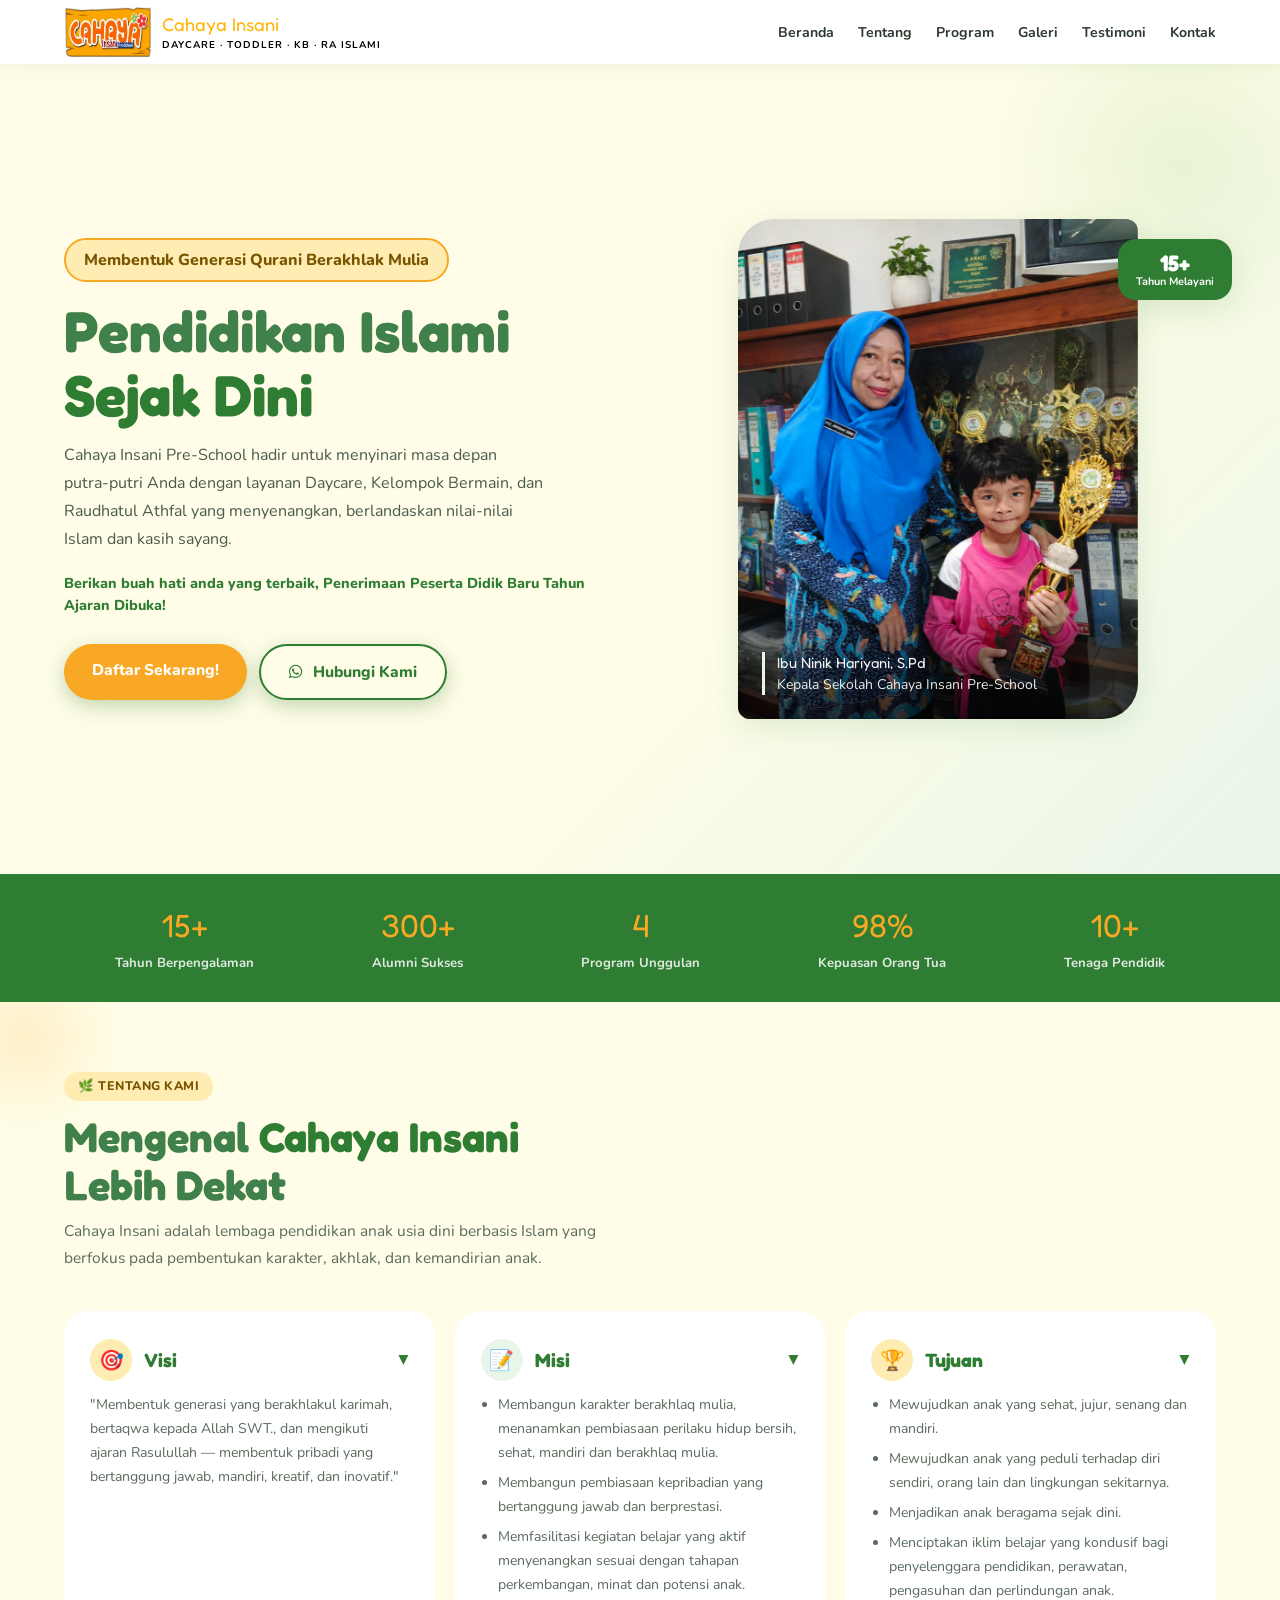
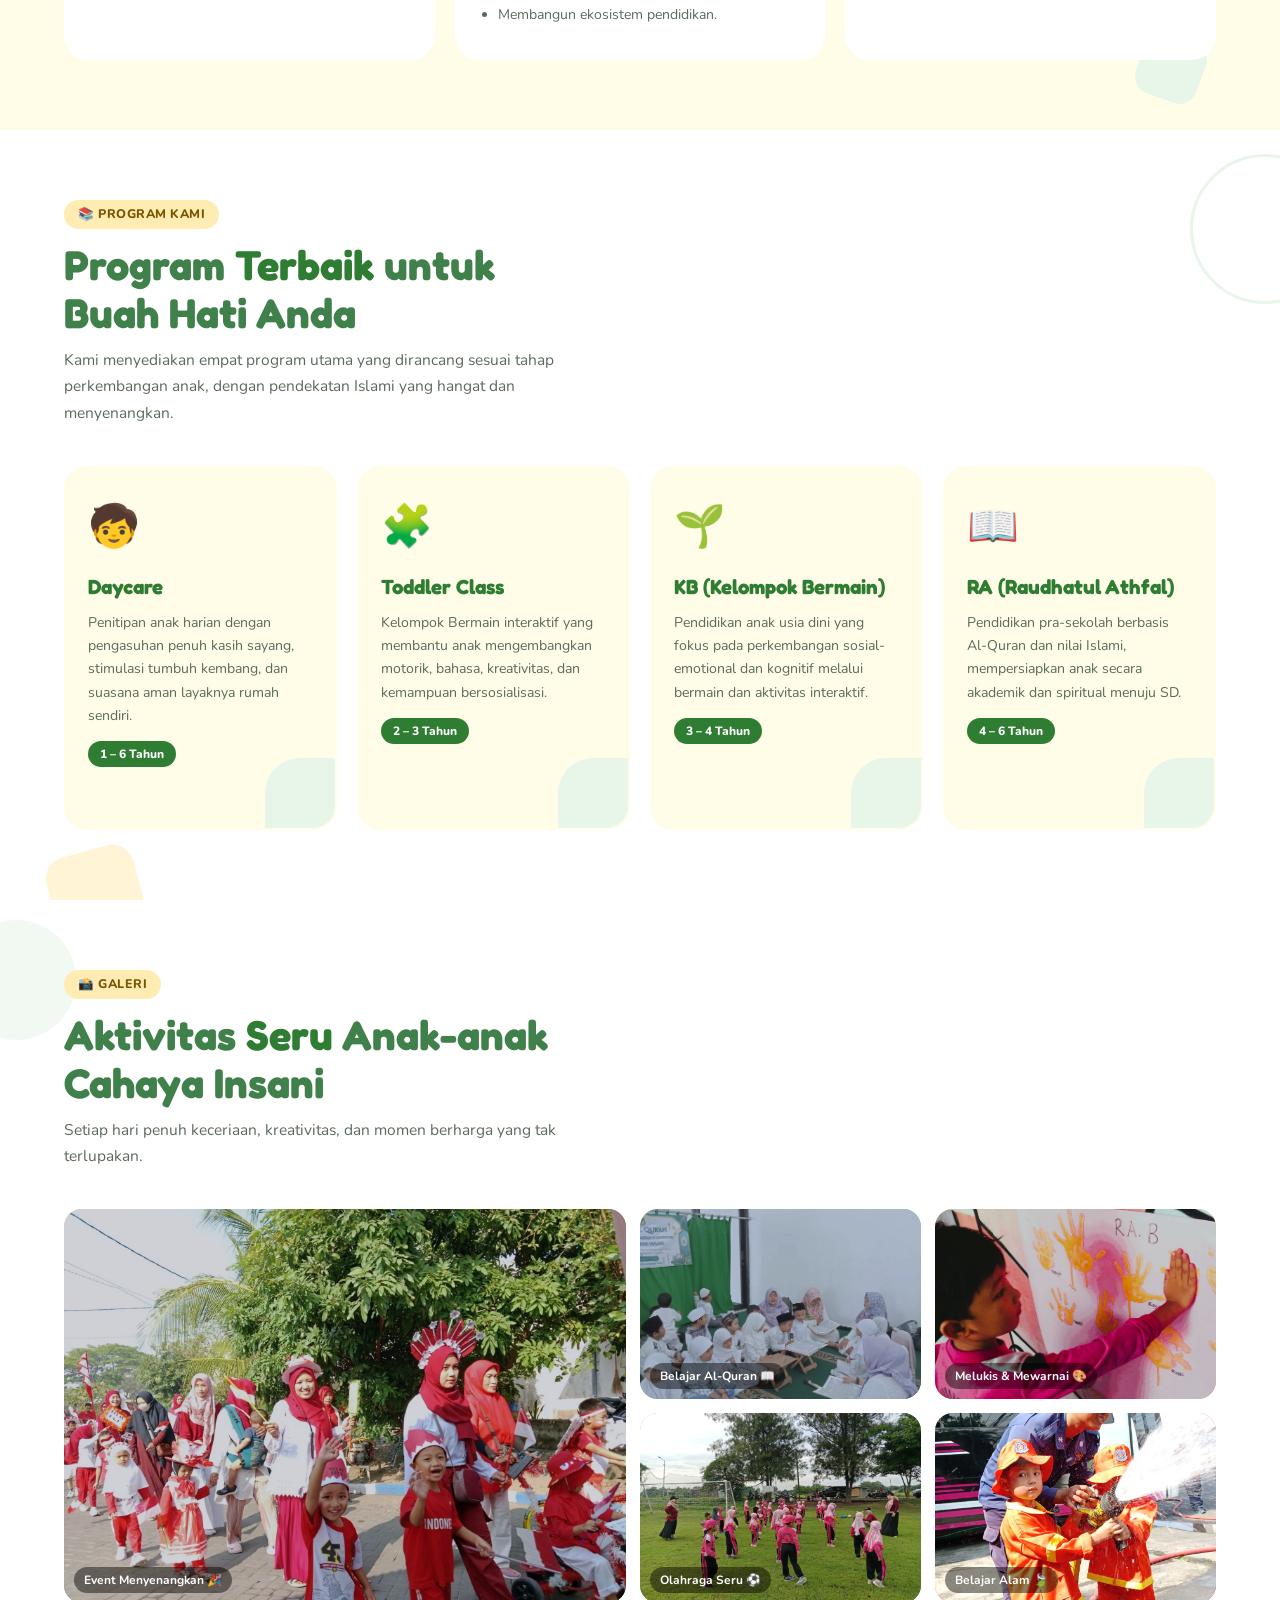
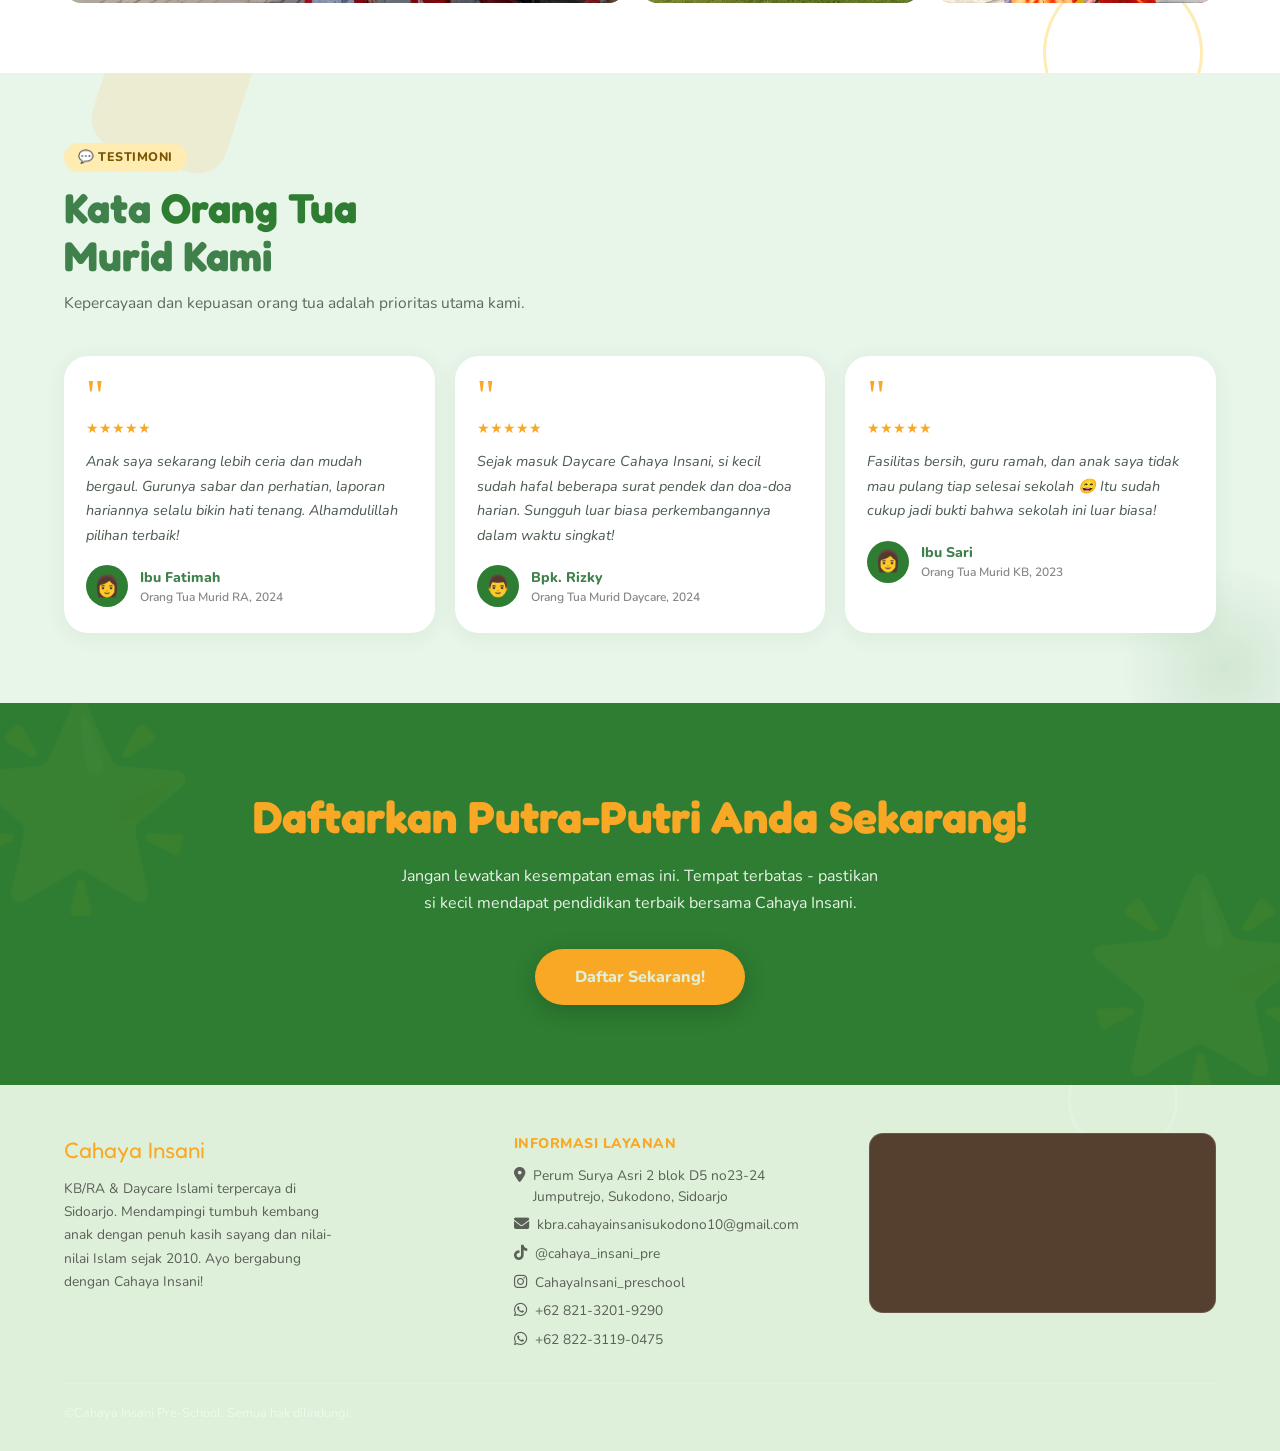
==== commit ebe0ecfd: "insyaallah finish" ====
--- a/index.html
+++ b/index.html
@@ -129,7 +129,7 @@
 
     <div class="vm-card" data-open="true">
       <button class="vm-card-header" type="button" aria-expanded="true">
-        <div class="vm-icon ic-misi">📌</div>
+        <div class="vm-icon ic-misi">📝</div>
         <h3>Misi</h3>
         <span class="vm-toggle">▶</span>
       </button>
@@ -175,7 +175,7 @@
 
   <div class="programs-grid">
     <div class="prog-card" data-program="daycare" role="button" tabindex="0" aria-haspopup="dialog">
-      <span class="prog-emoji">🍼</span>
+      <span class="prog-emoji">🧒</span>
       <h3>Daycare</h3>
       <p>Penitipan anak harian dengan pengasuhan penuh kasih sayang, stimulasi tumbuh kembang, dan suasana aman layaknya rumah sendiri.</p>
       <span class="prog-age">1 – 6 Tahun</span>
@@ -245,12 +245,12 @@
         <div class="slider-slide"><img src="assets/Picture/WhatsApp Image 2026-07-21 at 2.37.47 PM.jpeg" alt="Olahraga Seru 1"></div>
         <div class="slider-slide"><img src="assets/Picture/IMG_20260522_095808_646.jpg" alt="Olahraga Seru 2"></div>
       </div>
-      <div class="gal-label">Olahraga Seru 🏃🏼‍♂️‍➡️</div>
+      <div class="gal-label">Olahraga Seru ⚽️</div>
     </div>
     <div class="gal-item js-slider">
       <div class="slider-track">
         <div class="slider-slide"><img src="assets/Picture/WhatsApp Image 2026-07-21 at 2.37.48 PM.jpeg"></div>
-        <div class="slider-slide"><img src="assets/logo/logo.jpg" alt="Belajar Alam 2"></div>
+        <div class="slider-slide"><img src="assets/Picture/WhatsApp Image 2026-08-10 at 9.51.04 AM.jpeg" alt="Belajar Alam 2"></div>
       </div>
       <div class="gal-label">Belajar Alam 🍃</div>
     </div>
@@ -326,13 +326,14 @@
       <p>KB/RA &amp; Daycare Islami terpercaya di Sidoarjo. Mendampingi tumbuh kembang anak dengan penuh kasih sayang dan nilai-nilai Islam sejak 2010. Ayo bergabung dengan Cahaya Insani!</p>
     </div>
     <div class="footer-col" id="kontak">
-      <h4>Kontak</h4>
+      <h4>Informasi Layanan</h4>
       <ul class="footer-kontak">
         <li><i class="ico fa-solid fa-location-dot"></i> Perum Surya Asri 2 blok D5 no23-24 Jumputrejo, Sukodono, Sidoarjo</li>
-        <li><i class="ico fa-solid fa-envelope"></i> Cahaya_Insani@gmail.com</li>
-        <li><i class="ico fa-brands fa-tiktok"></i> @Cahaya_Insani</li>
-        <li><i class="ico fa-brands fa-instagram"></i> Cahaya_Insani_PreSchool</li>
+        <li><i class="ico fa-solid fa-envelope"></i> kbra.cahayainsanisukodono10@gmail.com</li>
+        <li><i class="ico fa-brands fa-tiktok"></i> @cahaya_insani_pre</li>
+        <li><i class="ico fa-brands fa-instagram"></i> CahayaInsani_preschool</li>
         <li><i class="ico fa-brands fa-whatsapp"></i> +62 821-3201-9290</li>
+        <li><i class="ico fa-brands fa-whatsapp"></i> +62 822-3119-0475</li>
       </ul>
     </div>
     <div class="footer-map">
